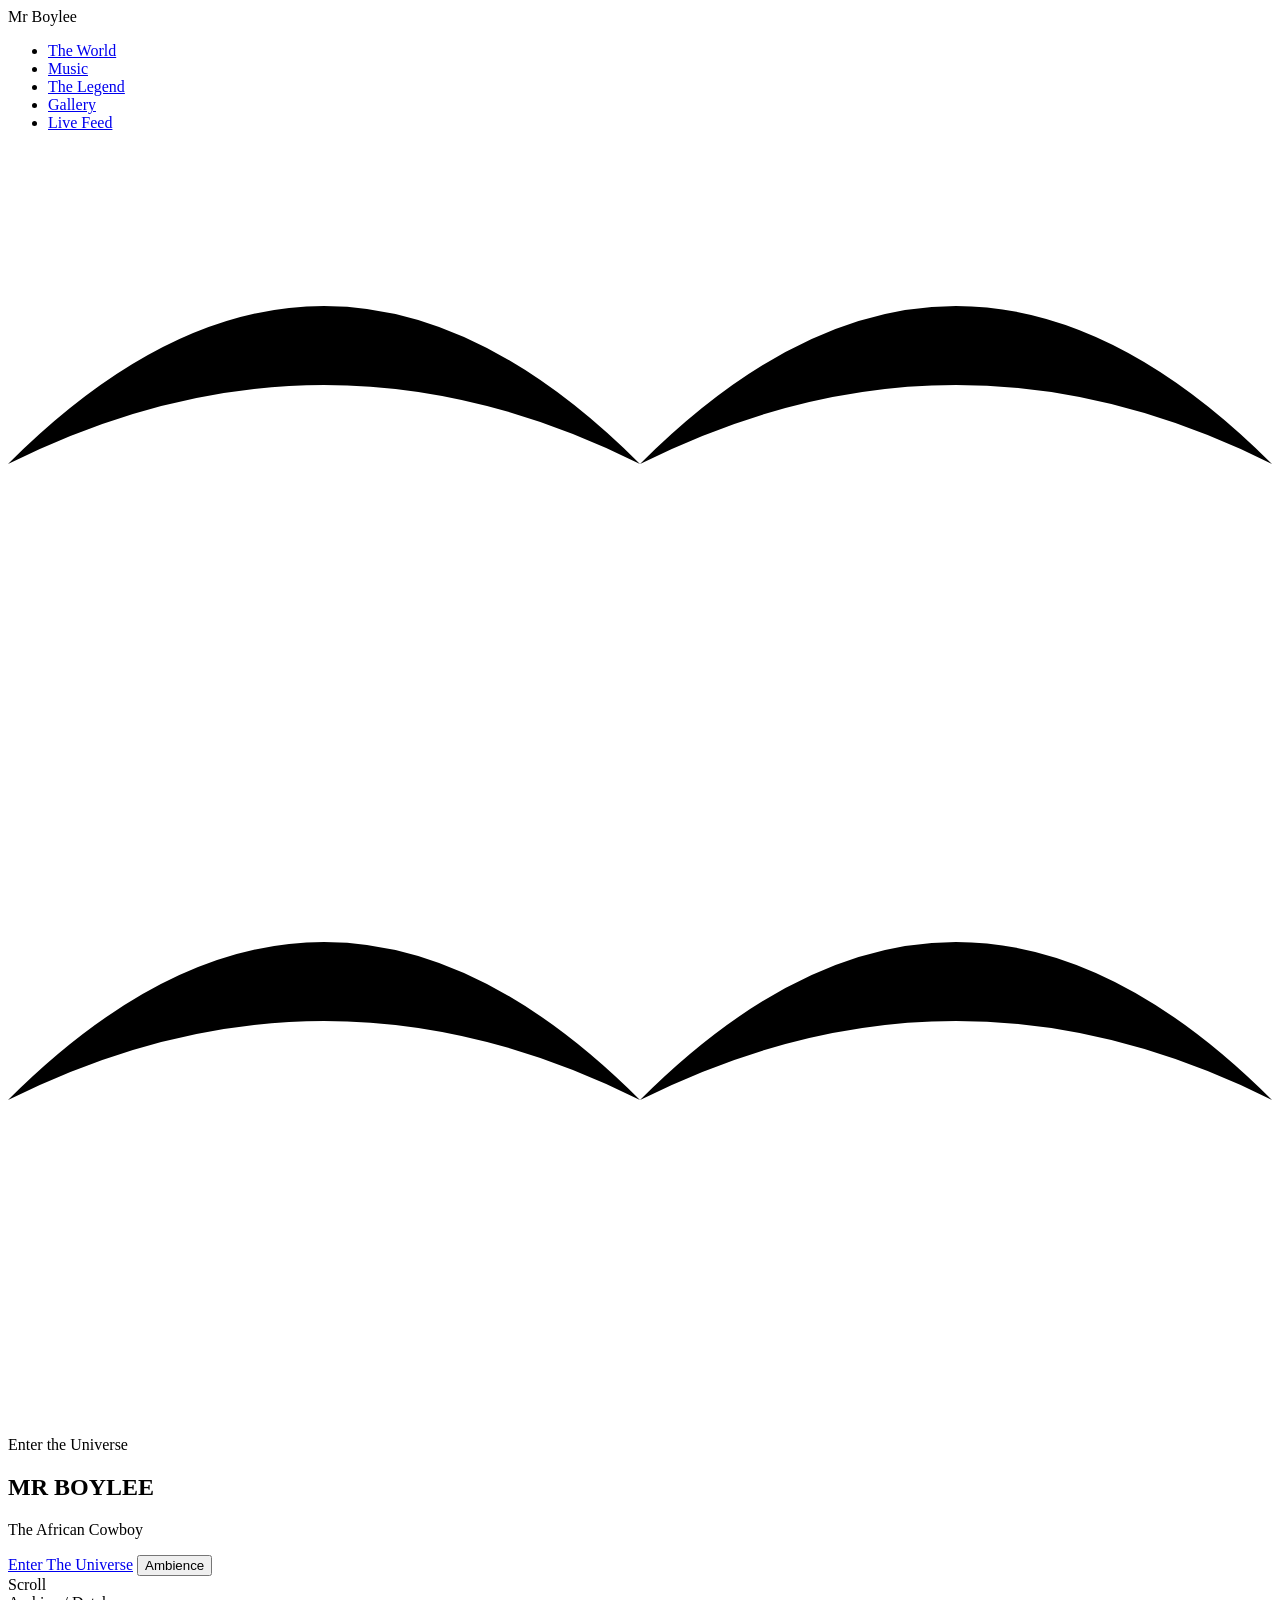
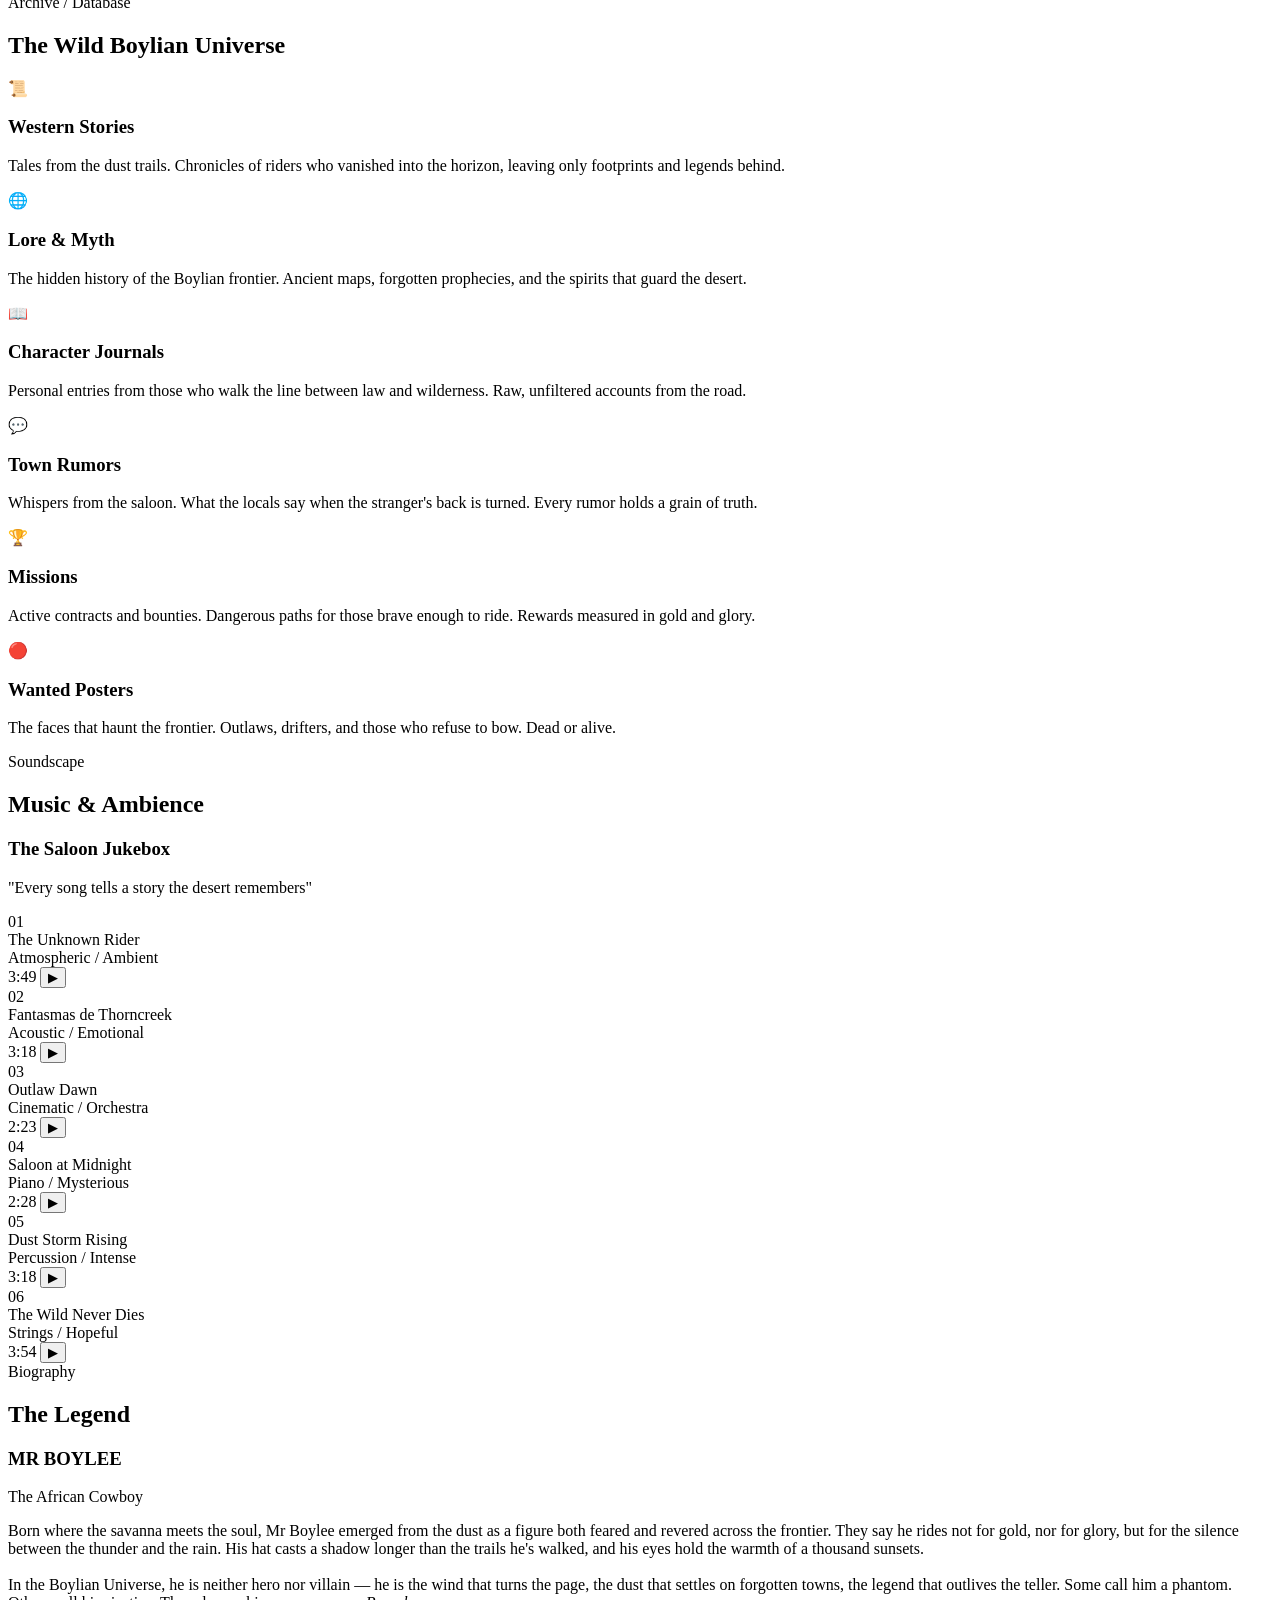
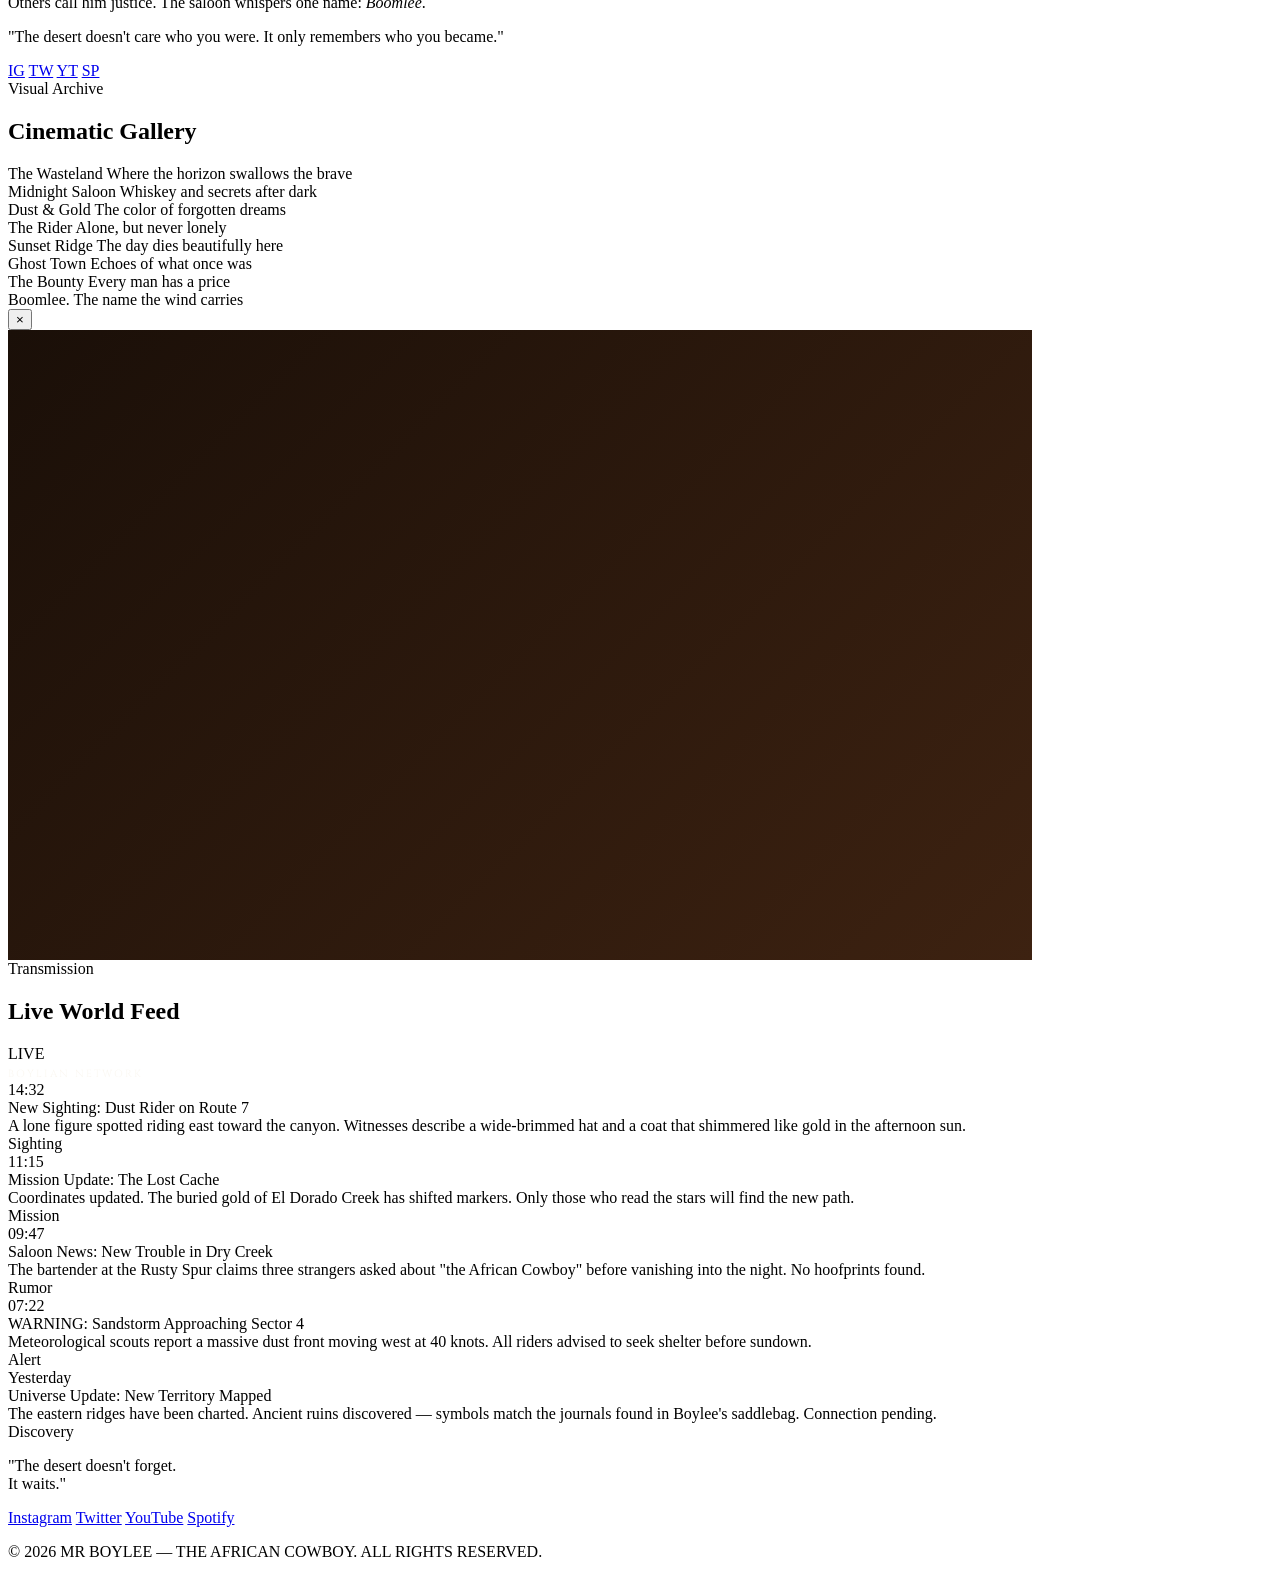
==== index.html @ fa9d3672 "Rename Index.html to index.html" ====
<!DOCTYPE html>
<html lang="en">
<head>
<meta charset="UTF-8">
<meta name="viewport" content="width=device-width, initial-scale=1.0">
<title>Mr Boylee — The African Cowboy</title>
<link href="https://fonts.googleapis.com/css2?family=Rye&family=Cinzel:wght@400;700;900&family=IM+Fell+English:ital@0;1&family=Cormorant+Garamond:ital,wght@0,300;0,400;0,600;1,300;1,400&display=swap" rel="stylesheet">
<link rel="stylesheet" href="https://mrboylee.github.io/Code/universe.css">
</head>
<body>

<!-- Dust Particles -->
<div class="dust-container" id="dustContainer"></div>

<!-- Cinematic Overlays -->
<div class="vignette"></div>
<div class="film-grain"></div>

<!-- Navigation -->
<nav class="nav-bar" id="navbar">
  <div class="nav-logo">Mr Boylee</div>
  <ul class="nav-links">
    <li><a href="#world">The World</a></li>
    <li><a href="#music">Music</a></li>
    <li><a href="#legend">The Legend</a></li>
    <li><a href="#gallery">Gallery</a></li>
    <li><a href="#feed">Live Feed</a></li>
  </ul>
</nav>

<!-- HERO SECTION -->
<section class="hero" id="hero">
  <div class="hero-bg"></div>
  <div class="hero-sun"></div>

  <div class="cloud"></div>
  <div class="cloud"></div>
  <div class="cloud"></div>

  <div class="bird" style="animation-duration: 25s; animation-delay: -5s;">
    <svg viewBox="0 0 24 12"><path d="M0,6 Q6,0 12,6 Q18,0 24,6 Q18,3 12,6 Q6,3 0,6 Z"/></svg>
  </div>
  <div class="bird" style="animation-duration: 30s; animation-delay: -15s; top: 18%;">
    <svg viewBox="0 0 24 12"><path d="M0,6 Q6,0 12,6 Q18,0 24,6 Q18,3 12,6 Q6,3 0,6 Z"/></svg>
  </div>

  <div class="hero-horizon"></div>

  <div class="hero-content">
    <p class="hero-subtitle">Enter the Universe</p>
    <h1 class="hero-title">MR BOYLEE</h1>
    <p class="hero-tagline">The African Cowboy</p>
    <div class="hero-buttons">
      <a href="#world" class="btn-primary">Enter The Universe</a>
      <button class="btn-secondary" id="musicToggle">
        <span class="music-indicator"></span>
        <span class="music-indicator"></span>
        <span class="music-indicator"></span>
        Ambience
      </button>
    </div>
  </div>

  <div class="scroll-hint">
    <span>Scroll</span>
    <div class="scroll-line"></div>
  </div>
</section>

<!-- THE WORLD SECTION -->
<section class="world-section" id="world">
  <div class="section-header reveal">
    <span class="section-label">Archive / Database</span>
    <h2 class="section-title">The Wild Boylian Universe</h2>
    <div class="section-divider"></div>
  </div>

  <div class="world-grid">
    <div class="world-card reveal">
      <div class="card-icon">&#128220;</div>
      <h3 class="card-title">Western Stories</h3>
      <p class="card-desc">Tales from the dust trails. Chronicles of riders who vanished into the horizon, leaving only footprints and legends behind.</p>
    </div>
    <div class="world-card reveal">
      <div class="card-icon">&#127760;</div>
      <h3 class="card-title">Lore & Myth</h3>
      <p class="card-desc">The hidden history of the Boylian frontier. Ancient maps, forgotten prophecies, and the spirits that guard the desert.</p>
    </div>
    <div class="world-card reveal">
      <div class="card-icon">&#128214;</div>
      <h3 class="card-title">Character Journals</h3>
      <p class="card-desc">Personal entries from those who walk the line between law and wilderness. Raw, unfiltered accounts from the road.</p>
    </div>
    <div class="world-card reveal">
      <div class="card-icon">&#128172;</div>
      <h3 class="card-title">Town Rumors</h3>
      <p class="card-desc">Whispers from the saloon. What the locals say when the stranger's back is turned. Every rumor holds a grain of truth.</p>
    </div>
    <div class="world-card reveal">
      <div class="card-icon">&#127942;</div>
      <h3 class="card-title">Missions</h3>
      <p class="card-desc">Active contracts and bounties. Dangerous paths for those brave enough to ride. Rewards measured in gold and glory.</p>
    </div>
    <div class="world-card reveal">
      <div class="card-icon">&#128308;</div>
      <h3 class="card-title">Wanted Posters</h3>
      <p class="card-desc">The faces that haunt the frontier. Outlaws, drifters, and those who refuse to bow. Dead or alive.</p>
    </div>
  </div>
</section>

<!-- MUSIC SECTION -->
<section class="music-section" id="music">
  <div class="section-header reveal">
    <span class="section-label">Soundscape</span>
    <h2 class="section-title">Music & Ambience</h2>
    <div class="section-divider"></div>
  </div>

  <div class="music-jukebox reveal">
    <div class="jukebox-header">
      <h3 class="jukebox-title">The Saloon Jukebox</h3>
      <p class="jukebox-subtitle">"Every song tells a story the desert remembers"</p>
    </div>

    <div class="track-list">
      <div class="track-item" data-track="desert-wind">
        <span class="track-number">01</span>
        <div class="track-info">
          <div class="track-name">The Unknown Rider </div>
          <div class="track-meta">Atmospheric / Ambient</div>
        </div>
        <div class="visualizer">
          <div class="viz-bar"></div><div class="viz-bar"></div><div class="viz-bar"></div><div class="viz-bar"></div><div class="viz-bar"></div>
        </div>
        <span class="track-duration">3:49</span>
        <button class="track-play-btn">&#9654;</button>
      </div>

      <div class="track-item" data-track="lonesome-trail">
        <span class="track-number">02</span>
        <div class="track-info">
          <div class="track-name">Fantasmas de Thorncreek</div>
          <div class="track-meta">Acoustic / Emotional</div>
        </div>
        <div class="visualizer">
          <div class="viz-bar"></div><div class="viz-bar"></div><div class="viz-bar"></div><div class="viz-bar"></div><div class="viz-bar"></div>
        </div>
        <span class="track-duration">3:18</span>
        <button class="track-play-btn">&#9654;</button>
      </div>

      <div class="track-item" data-track="outlaw-dawn">
        <span class="track-number">03</span>
        <div class="track-info">
          <div class="track-name">Outlaw Dawn</div>
          <div class="track-meta">Cinematic / Orchestra</div>
        </div>
        <div class="visualizer">
          <div class="viz-bar"></div><div class="viz-bar"></div><div class="viz-bar"></div><div class="viz-bar"></div><div class="viz-bar"></div>
        </div>
        <span class="track-duration">2:23</span>
        <button class="track-play-btn">&#9654;</button>
      </div>

      <div class="track-item" data-track="saloon-midnight">
        <span class="track-number">04</span>
        <div class="track-info">
          <div class="track-name">Saloon at Midnight</div>
          <div class="track-meta">Piano / Mysterious</div>
        </div>
        <div class="visualizer">
          <div class="viz-bar"></div><div class="viz-bar"></div><div class="viz-bar"></div><div class="viz-bar"></div><div class="viz-bar"></div>
        </div>
        <span class="track-duration">2:28</span>
        <button class="track-play-btn">&#9654;</button>
      </div>

      <div class="track-item" data-track="dust-storm">
        <span class="track-number">05</span>
        <div class="track-info">
          <div class="track-name">Dust Storm Rising</div>
          <div class="track-meta">Percussion / Intense</div>
        </div>
        <div class="visualizer">
          <div class="viz-bar"></div><div class="viz-bar"></div><div class="viz-bar"></div><div class="viz-bar"></div><div class="viz-bar"></div>
        </div>
        <span class="track-duration">3:18</span>
        <button class="track-play-btn">&#9654;</button>
      </div>

      <div class="track-item" data-track="golden-horizon">
        <span class="track-number">06</span>
        <div class="track-info">
          <div class="track-name">The Wild Never Dies</div>
          <div class="track-meta">Strings / Hopeful</div>
        </div>
        <div class="visualizer">
          <div class="viz-bar"></div><div class="viz-bar"></div><div class="viz-bar"></div><div class="viz-bar"></div><div class="viz-bar"></div>
        </div>
        <span class="track-duration">3:54</span>
        <button class="track-play-btn">&#9654;</button>
      </div>
    </div>
  </div>
</section>

<!-- LEGEND SECTION -->
<section class="legend-section" id="legend">
  <div class="section-header reveal">
    <span class="section-label">Biography</span>
    <h2 class="section-title">The Legend</h2>
    <div class="section-divider"></div>
  </div>

  <div class="legend-container reveal">
    <div class="legend-portrait">
      <div class="portrait-placeholder">
        <div class="portrait-silhouette">
          <div class="portrait-hat"></div>
        </div>
      </div>
      <div class="portrait-frame-corner tl"></div>
      <div class="portrait-frame-corner tr"></div>
      <div class="portrait-frame-corner bl"></div>
      <div class="portrait-frame-corner br"></div>
    </div>

    <div class="legend-text">
      <h3>MR BOYLEE</h3>
      <p class="legend-sub">The African Cowboy</p>
      <p class="legend-bio">
        Born where the savanna meets the soul, Mr Boylee emerged from the dust as a figure both feared and revered across the frontier. 
        They say he rides not for gold, nor for glory, but for the silence between the thunder and the rain. 
        His hat casts a shadow longer than the trails he's walked, and his eyes hold the warmth of a thousand sunsets.
        <br><br>
        In the Boylian Universe, he is neither hero nor villain — he is the wind that turns the page, 
        the dust that settles on forgotten towns, the legend that outlives the teller. 
        Some call him a phantom. Others call him justice. The saloon whispers one name: <em>Boomlee</em>.
      </p>
      <p class="legend-quote">
        "The desert doesn't care who you were. It only remembers who you became."
      </p>
      <div class="legend-socials">
        <a href="https://www.instagram.com/mr_boylee" class="social-link" title="Instagram">IG</a>
        <a href="https://x.com/boyleedalton" class="social-link" title="Twitter">TW</a>
        <a href="https://www.youtube.com/@MrBoylee" class="social-link" title="YouTube">YT</a>
        <a href="#" class="social-link" title="Spotify">SP</a>
      </div>
    </div>
  </div>
</section>

<!-- GALLERY SECTION -->
<section class="gallery-section" id="gallery">
  <div class="section-header reveal">
    <span class="section-label">Visual Archive</span>
    <h2 class="section-title">Cinematic Gallery</h2>
    <div class="section-divider"></div>
  </div>

  <div class="gallery-grid">
    <div class="gallery-item reveal" onclick="openLightbox(this)">
      <div class="gallery-img gallery-pattern-1"></div>
      <div class="gallery-overlay">
        <span class="gallery-caption">The Wasteland</span>
        <span class="gallery-desc">Where the horizon swallows the brave</span>
      </div>
    </div>
    <div class="gallery-item reveal" onclick="openLightbox(this)">
      <div class="gallery-img gallery-pattern-2"></div>
      <div class="gallery-overlay">
        <span class="gallery-caption">Midnight Saloon</span>
        <span class="gallery-desc">Whiskey and secrets after dark</span>
      </div>
    </div>
    <div class="gallery-item reveal" onclick="openLightbox(this)">
      <div class="gallery-img gallery-pattern-3"></div>
      <div class="gallery-overlay">
        <span class="gallery-caption">Dust & Gold</span>
        <span class="gallery-desc">The color of forgotten dreams</span>
      </div>
    </div>
    <div class="gallery-item reveal" onclick="openLightbox(this)">
      <div class="gallery-img gallery-pattern-4"></div>
      <div class="gallery-overlay">
        <span class="gallery-caption">The Rider</span>
        <span class="gallery-desc">Alone, but never lonely</span>
      </div>
    </div>
    <div class="gallery-item reveal" onclick="openLightbox(this)">
      <div class="gallery-img gallery-pattern-1"></div>
      <div class="gallery-overlay">
        <span class="gallery-caption">Sunset Ridge</span>
        <span class="gallery-desc">The day dies beautifully here</span>
      </div>
    </div>
    <div class="gallery-item reveal" onclick="openLightbox(this)">
      <div class="gallery-img gallery-pattern-2"></div>
      <div class="gallery-overlay">
        <span class="gallery-caption">Ghost Town</span>
        <span class="gallery-desc">Echoes of what once was</span>
      </div>
    </div>
    <div class="gallery-item reveal" onclick="openLightbox(this)">
      <div class="gallery-img gallery-pattern-3"></div>
      <div class="gallery-overlay">
        <span class="gallery-caption">The Bounty</span>
        <span class="gallery-desc">Every man has a price</span>
      </div>
    </div>
    <div class="gallery-item reveal" onclick="openLightbox(this)">
      <div class="gallery-img gallery-pattern-4"></div>
      <div class="gallery-overlay">
        <span class="gallery-caption">Boomlee.</span>
        <span class="gallery-desc">The name the wind carries</span>
      </div>
    </div>
  </div>
</section>

<!-- LIGHTBOX -->
<div class="lightbox" id="lightbox" onclick="closeLightbox()">
  <div class="lightbox-content">
    <button class="lightbox-close">&times;</button>
    <div id="lightboxImg" style="width: 80vw; height: 70vh; background: linear-gradient(135deg, #1a0f08, #3d2211);"></div>
  </div>
</div>

<!-- LIVE FEED SECTION -->
<section class="feed-section" id="feed">
  <div class="section-header reveal">
    <span class="section-label">Transmission</span>
    <h2 class="section-title">Live World Feed</h2>
    <div class="section-divider"></div>
  </div>

  <div class="feed-container reveal">
    <div class="feed-header">
      <div class="feed-status">
        <div class="status-dot"></div>
        <span class="status-text">LIVE</span>
      </div>
      <span style="font-family: 'Cinzel', serif; font-size: 0.65rem; color: rgba(240,230,210,0.3); letter-spacing: 2px;">BOYLIAN NETWORK</span>
    </div>

    <div class="feed-list">
      <div class="feed-item">
        <span class="feed-time">14:32</span>
        <div class="feed-content">
          <div class="feed-title">New Sighting: Dust Rider on Route 7</div>
          <div class="feed-text">A lone figure spotted riding east toward the canyon. Witnesses describe a wide-brimmed hat and a coat that shimmered like gold in the afternoon sun.</div>
          <span class="feed-tag tag-news">Sighting</span>
        </div>
      </div>

      <div class="feed-item">
        <span class="feed-time">11:15</span>
        <div class="feed-content">
          <div class="feed-title">Mission Update: The Lost Cache</div>
          <div class="feed-text">Coordinates updated. The buried gold of El Dorado Creek has shifted markers. Only those who read the stars will find the new path.</div>
          <span class="feed-tag tag-mission">Mission</span>
        </div>
      </div>

      <div class="feed-item">
        <span class="feed-time">09:47</span>
        <div class="feed-content">
          <div class="feed-title">Saloon News: New Trouble in Dry Creek</div>
          <div class="feed-text">The bartender at the Rusty Spur claims three strangers asked about "the African Cowboy" before vanishing into the night. No hoofprints found.</div>
          <span class="feed-tag tag-news">Rumor</span>
        </div>
      </div>

      <div class="feed-item">
        <span class="feed-time">07:22</span>
        <div class="feed-content">
          <div class="feed-title">WARNING: Sandstorm Approaching Sector 4</div>
          <div class="feed-text">Meteorological scouts report a massive dust front moving west at 40 knots. All riders advised to seek shelter before sundown.</div>
          <span class="feed-tag tag-warning">Alert</span>
        </div>
      </div>

      <div class="feed-item">
        <span class="feed-time">Yesterday</span>
        <div class="feed-content">
          <div class="feed-title">Universe Update: New Territory Mapped</div>
          <div class="feed-text">The eastern ridges have been charted. Ancient ruins discovered — symbols match the journals found in Boylee's saddlebag. Connection pending.</div>
          <span class="feed-tag tag-mission">Discovery</span>
        </div>
      </div>
    </div>
  </div>
</section>

<!-- FOOTER -->
<footer class="footer">
  <div class="lantern-glow"></div>
  <div class="footer-content">
    <p class="footer-quote">
      "The desert doesn't forget.<br>
      It waits."
    </p>
    <div class="footer-socials">
      <a href="https://www.instagram.com/mr_boylee">Instagram</a>
      <a href="https://x.com/boyleedalton">Twitter</a>
      <a href="https://www.youtube.com/@MrBoylee">YouTube</a>
      <a href="#">Spotify</a>
    </div>
    <p class="footer-copy">&copy; 2026 MR BOYLEE — THE AFRICAN COWBOY. ALL RIGHTS RESERVED.</p>
  </div>
</footer>
  <script src="https://mrboylee.github.io/Code/universe.js"></script>
</body>
</html>
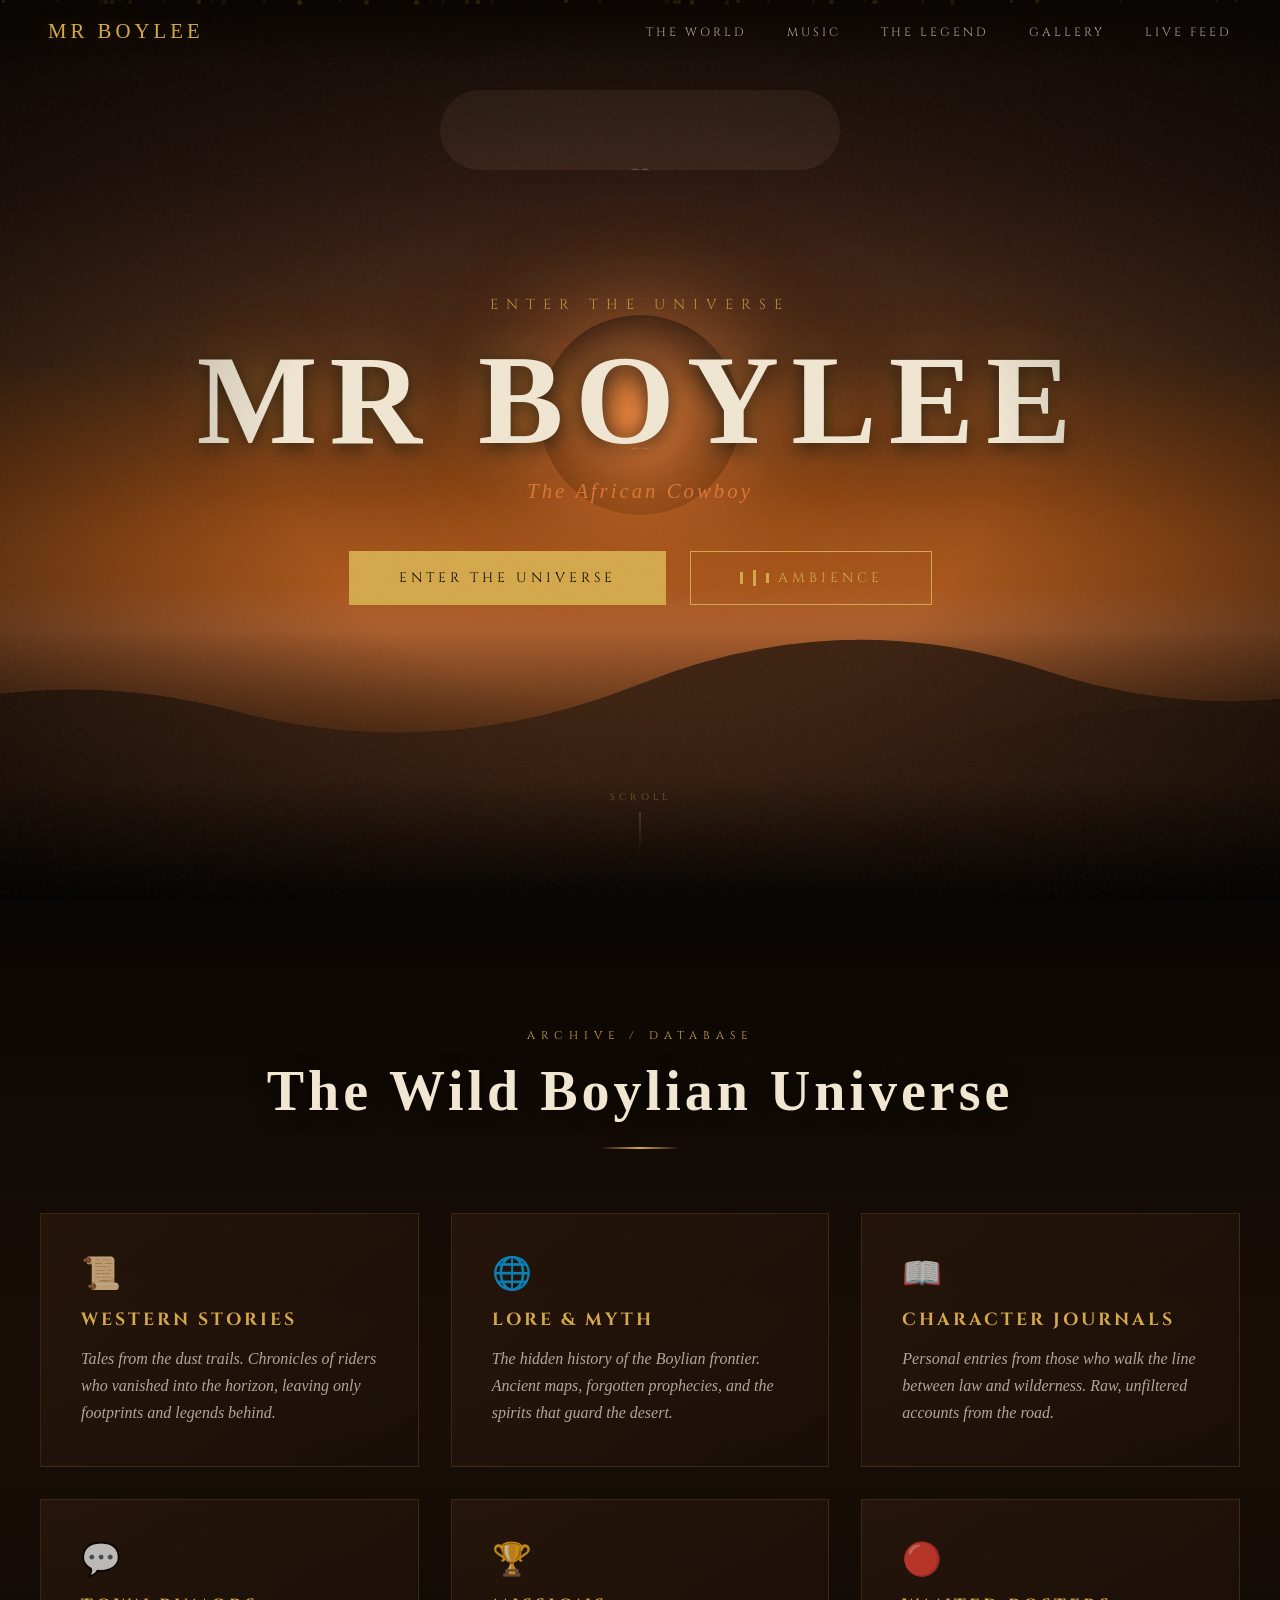
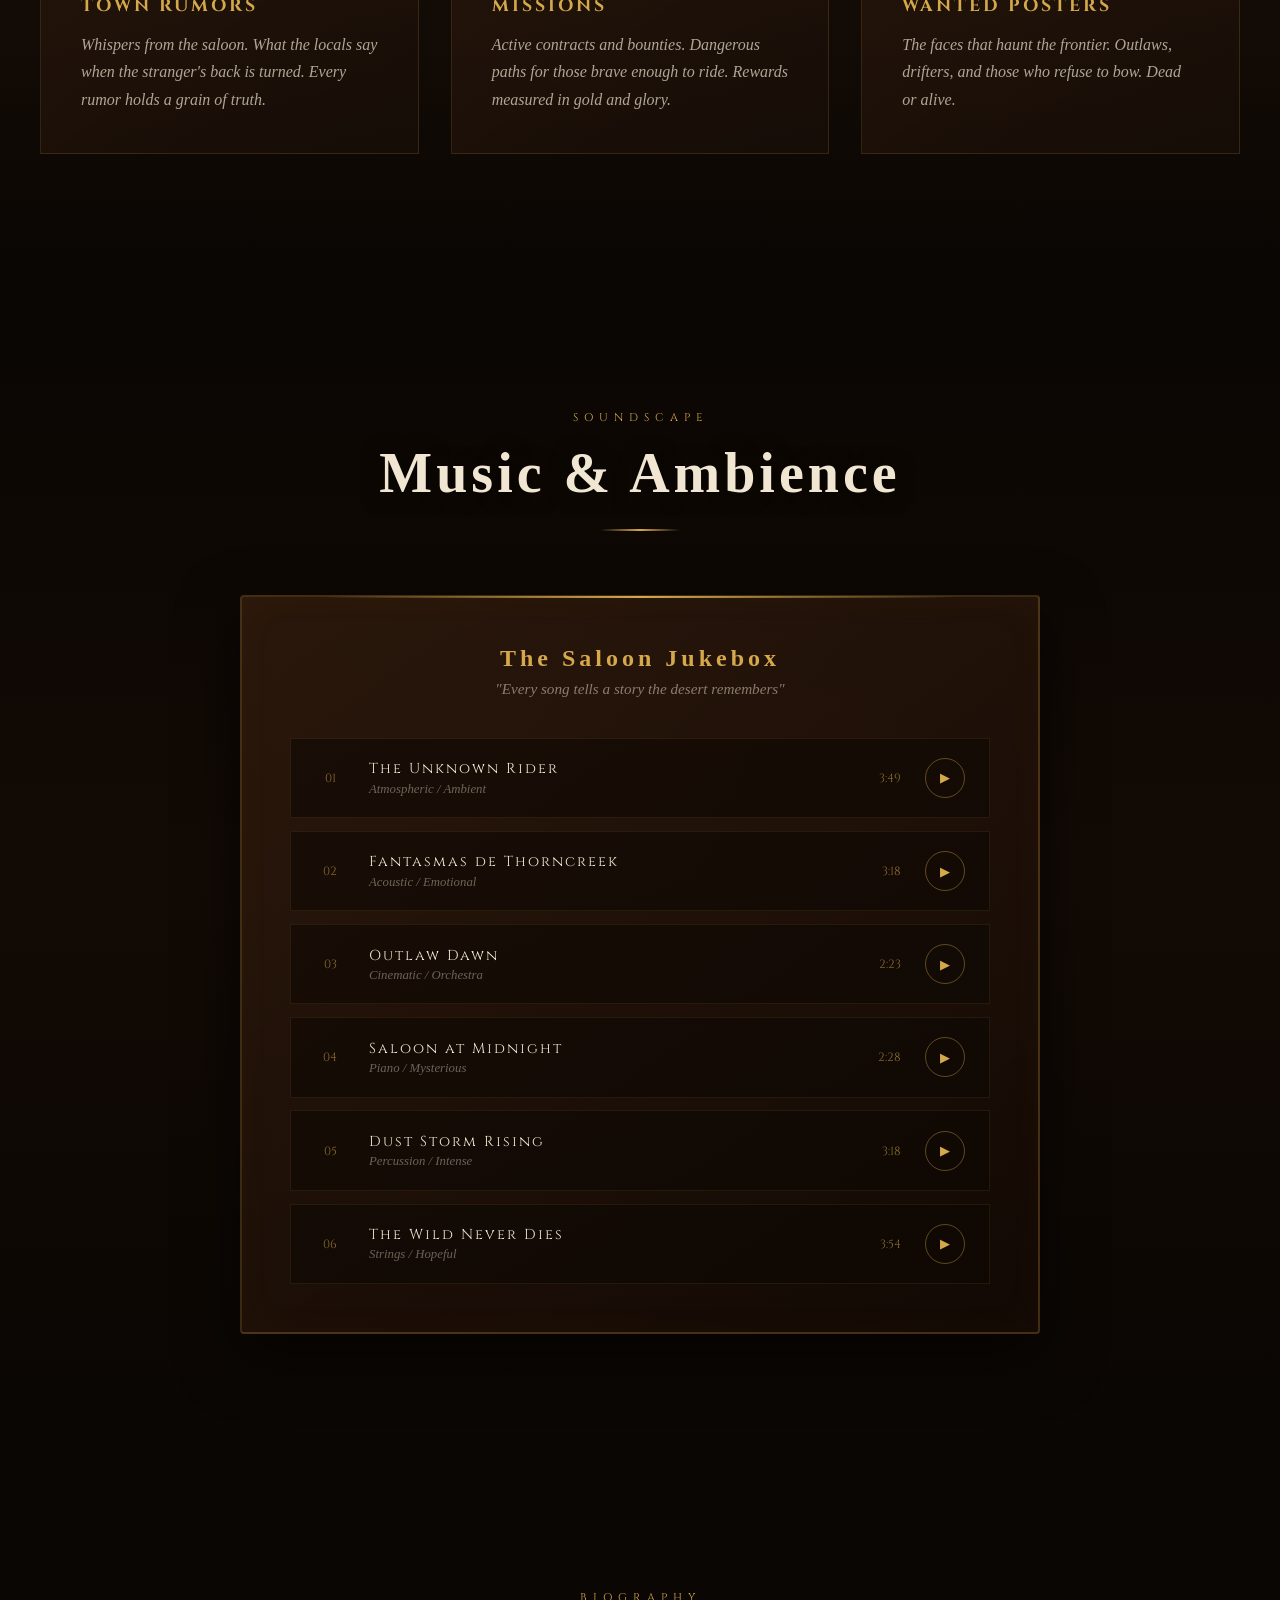
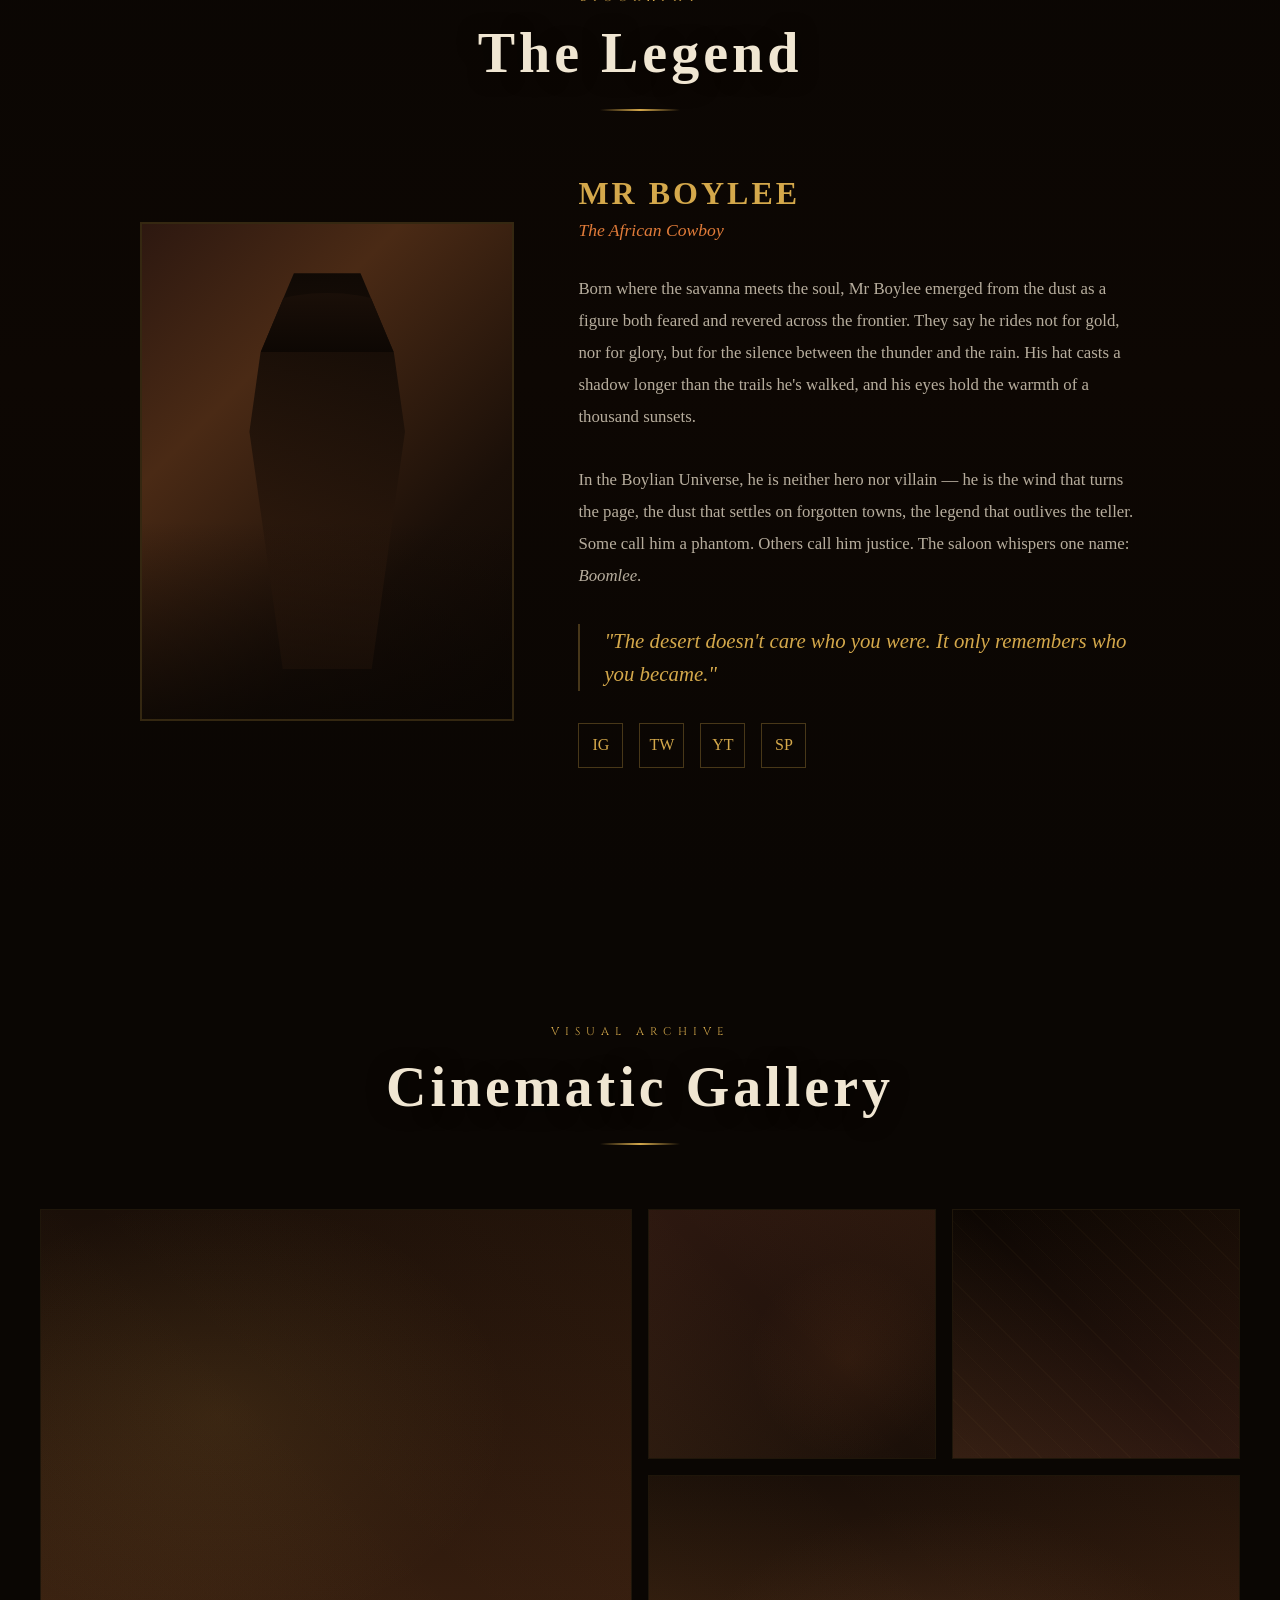
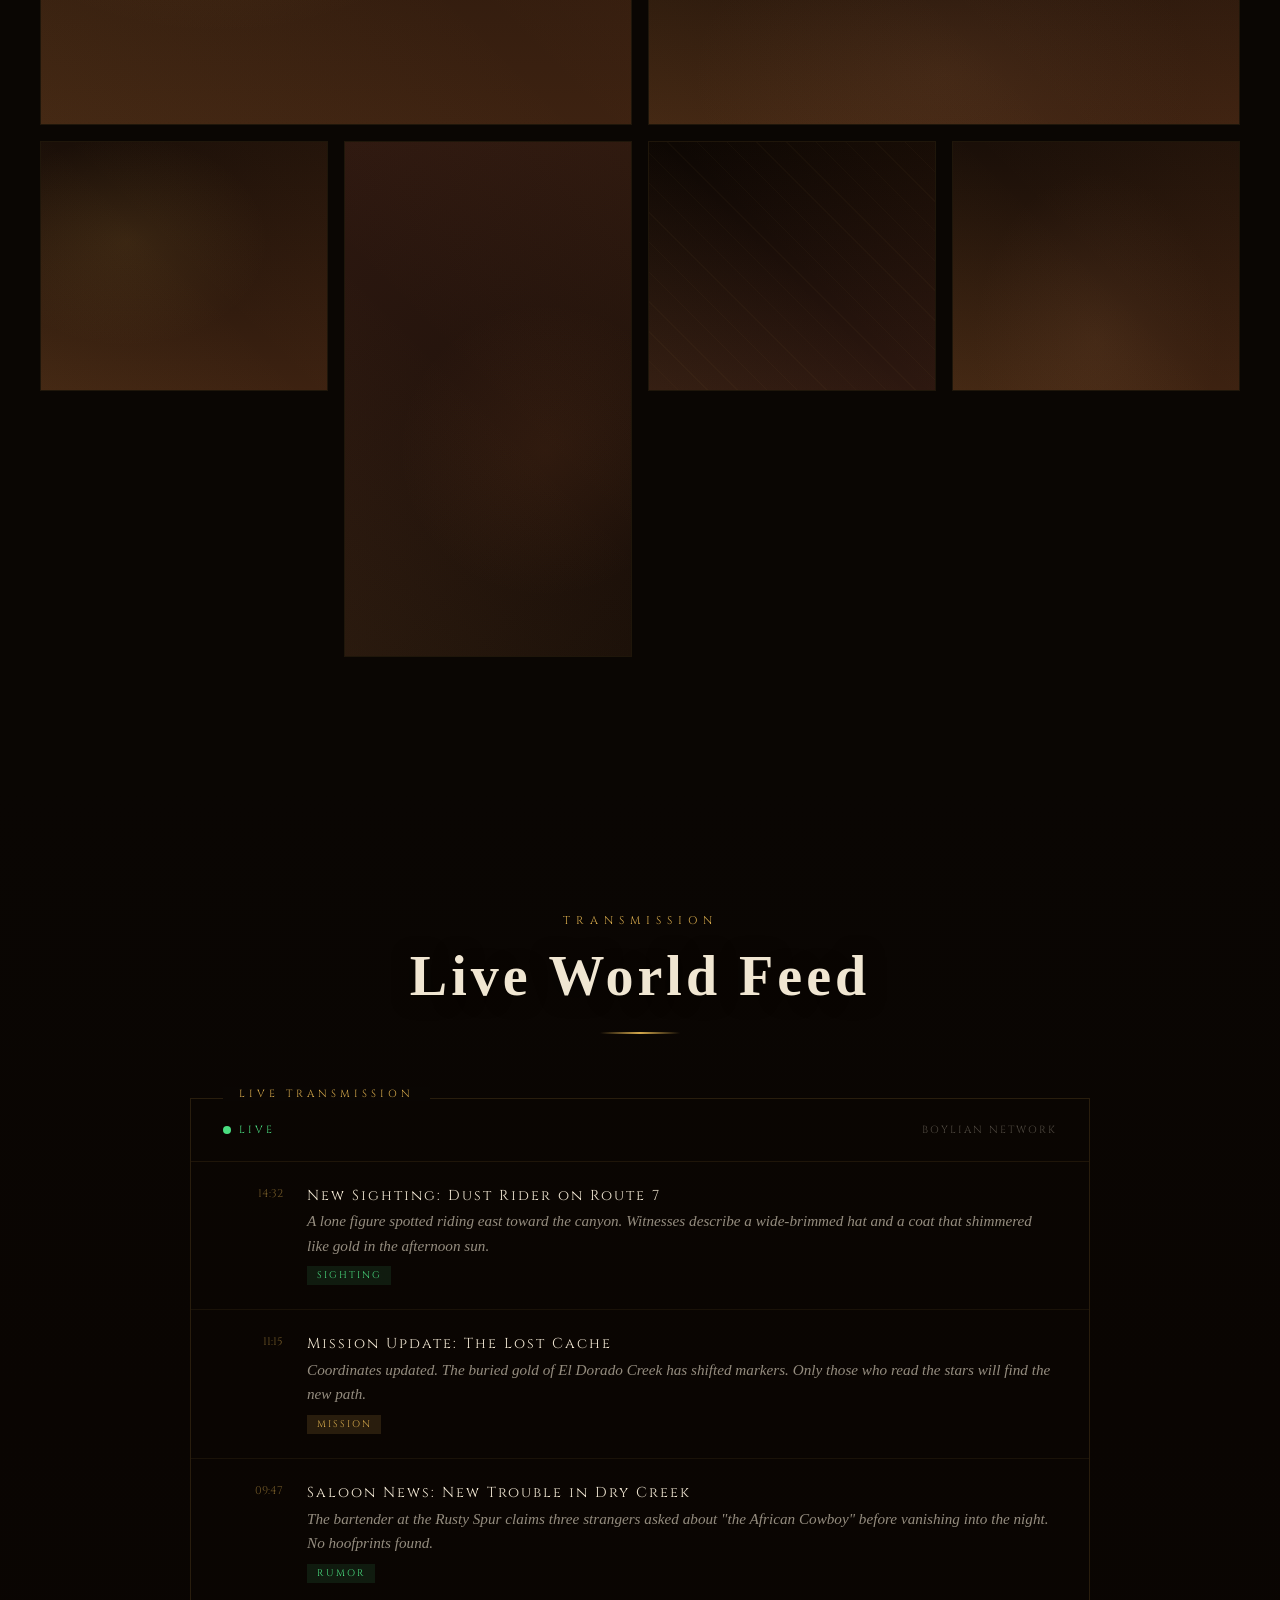
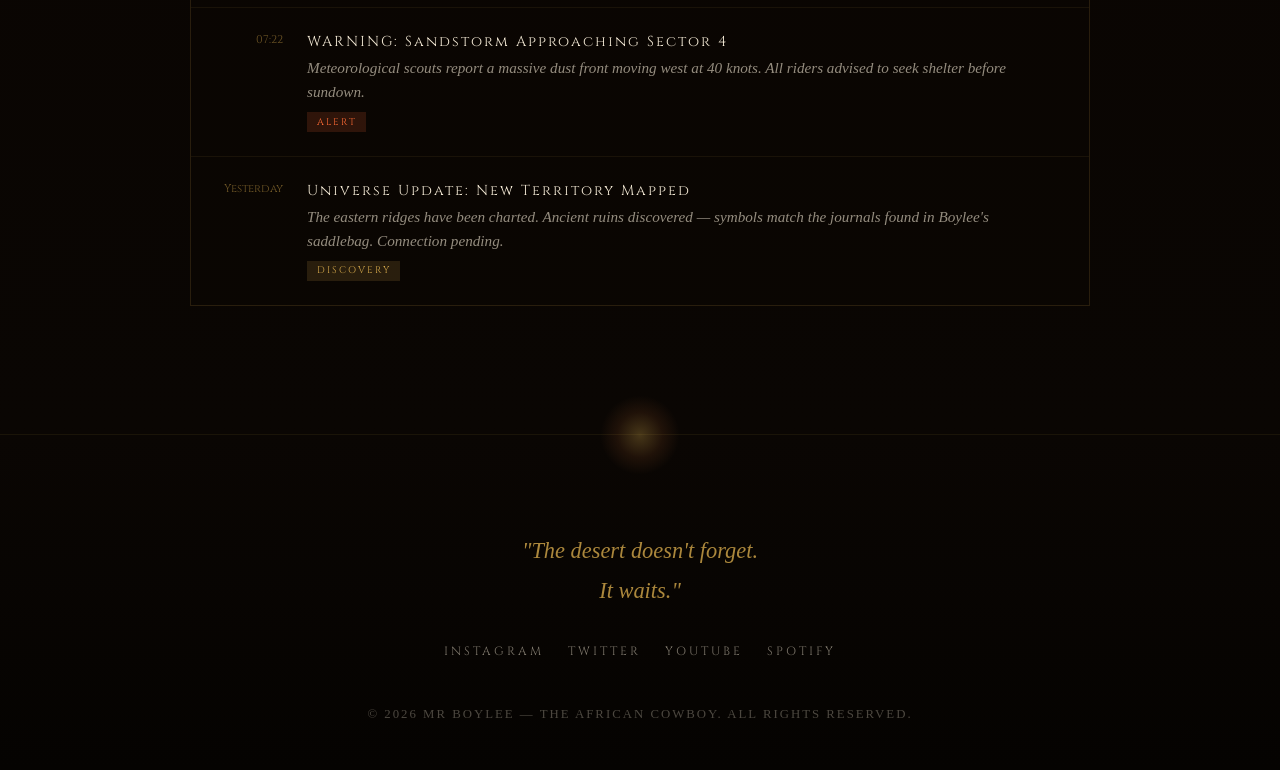
==== commit b5c139fd: "Update index.html" ====
--- a/index.html
+++ b/index.html
@@ -5,7 +5,7 @@
 <meta name="viewport" content="width=device-width, initial-scale=1.0">
 <title>Mr Boylee — The African Cowboy</title>
 <link href="https://fonts.googleapis.com/css2?family=Rye&family=Cinzel:wght@400;700;900&family=IM+Fell+English:ital@0;1&family=Cormorant+Garamond:ital,wght@0,300;0,400;0,600;1,300;1,400&display=swap" rel="stylesheet">
-<link rel="stylesheet" href="https://mrboylee.github.io/Code/universe.css">
+<link rel="stylesheet" href="https://mrboylee.github.io/WildBoylian/universe.css">
 </head>
 <body>
 
@@ -410,6 +410,6 @@
     <p class="footer-copy">&copy; 2026 MR BOYLEE — THE AFRICAN COWBOY. ALL RIGHTS RESERVED.</p>
   </div>
 </footer>
-  <script src="https://mrboylee.github.io/Code/universe.js"></script>
+  <script src="https://mrboylee.github.io/WildBoylian/universe.js"></script>
 </body>
 </html>
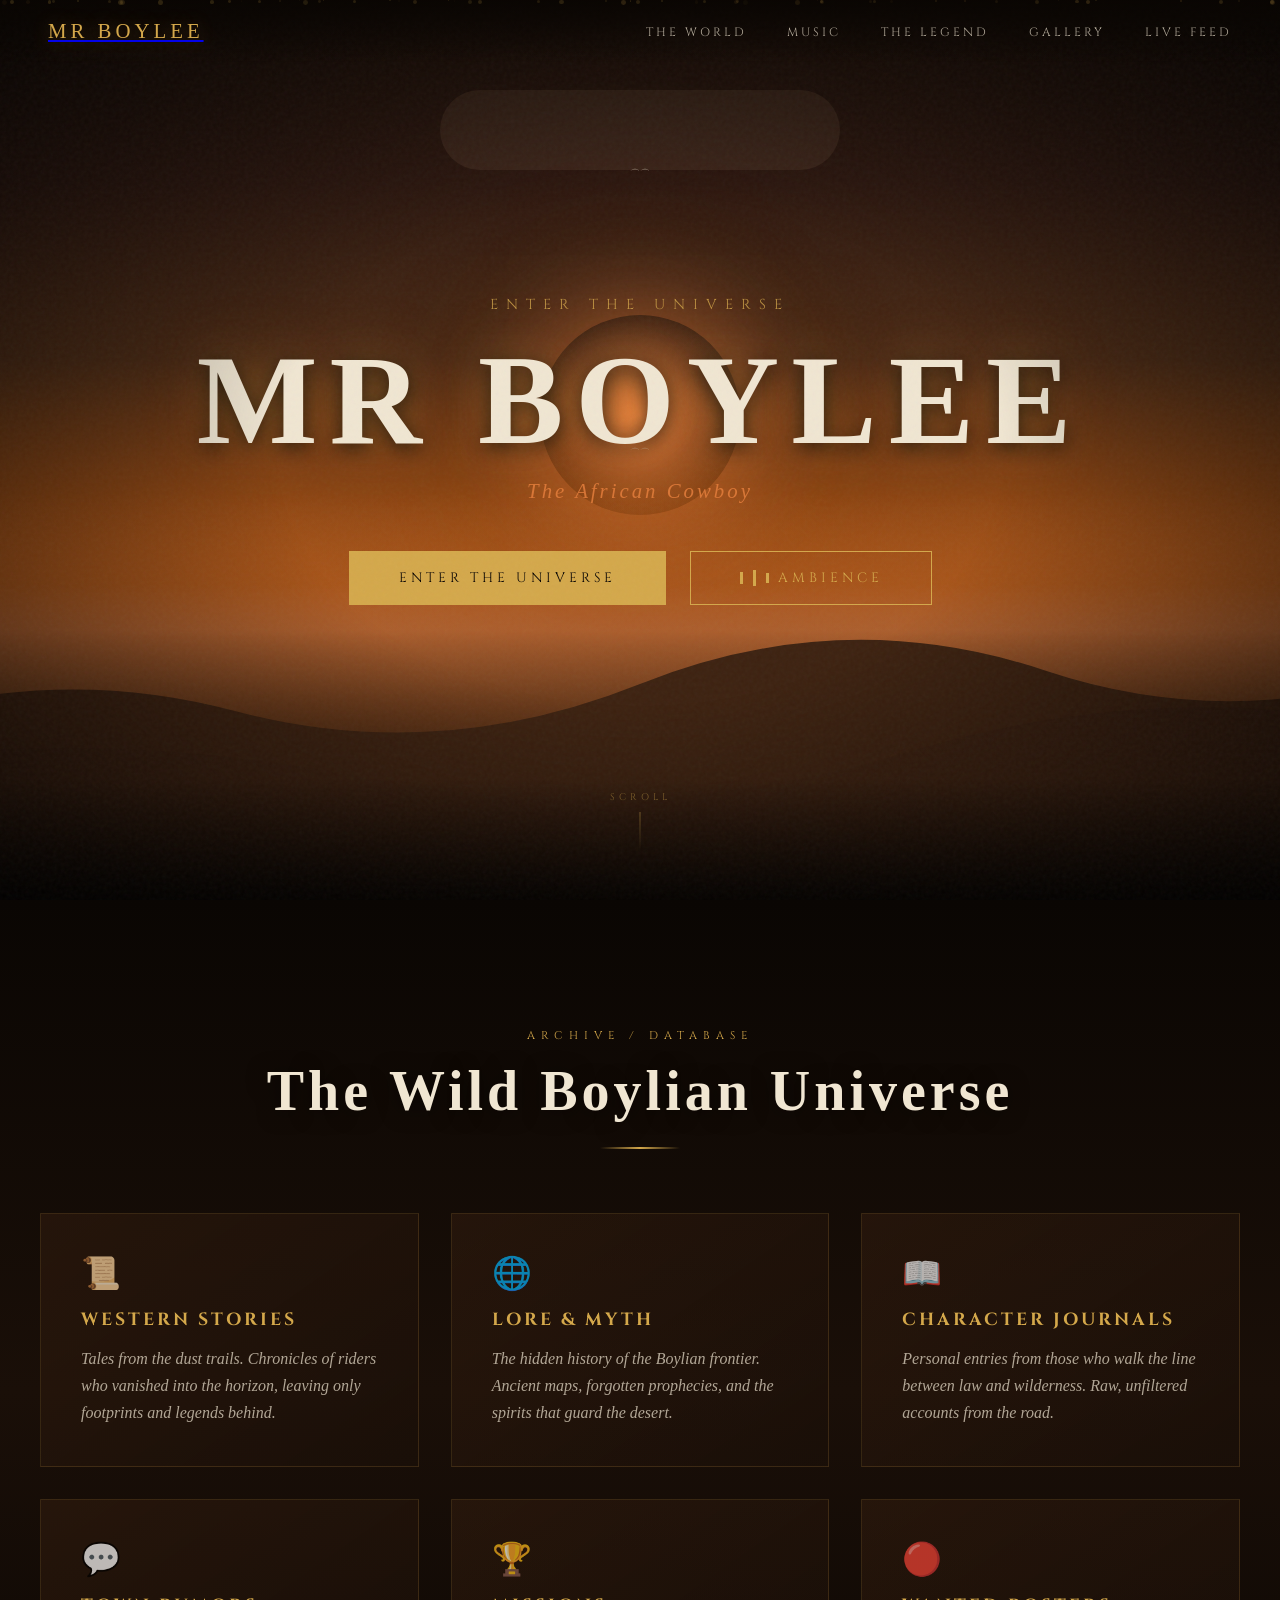
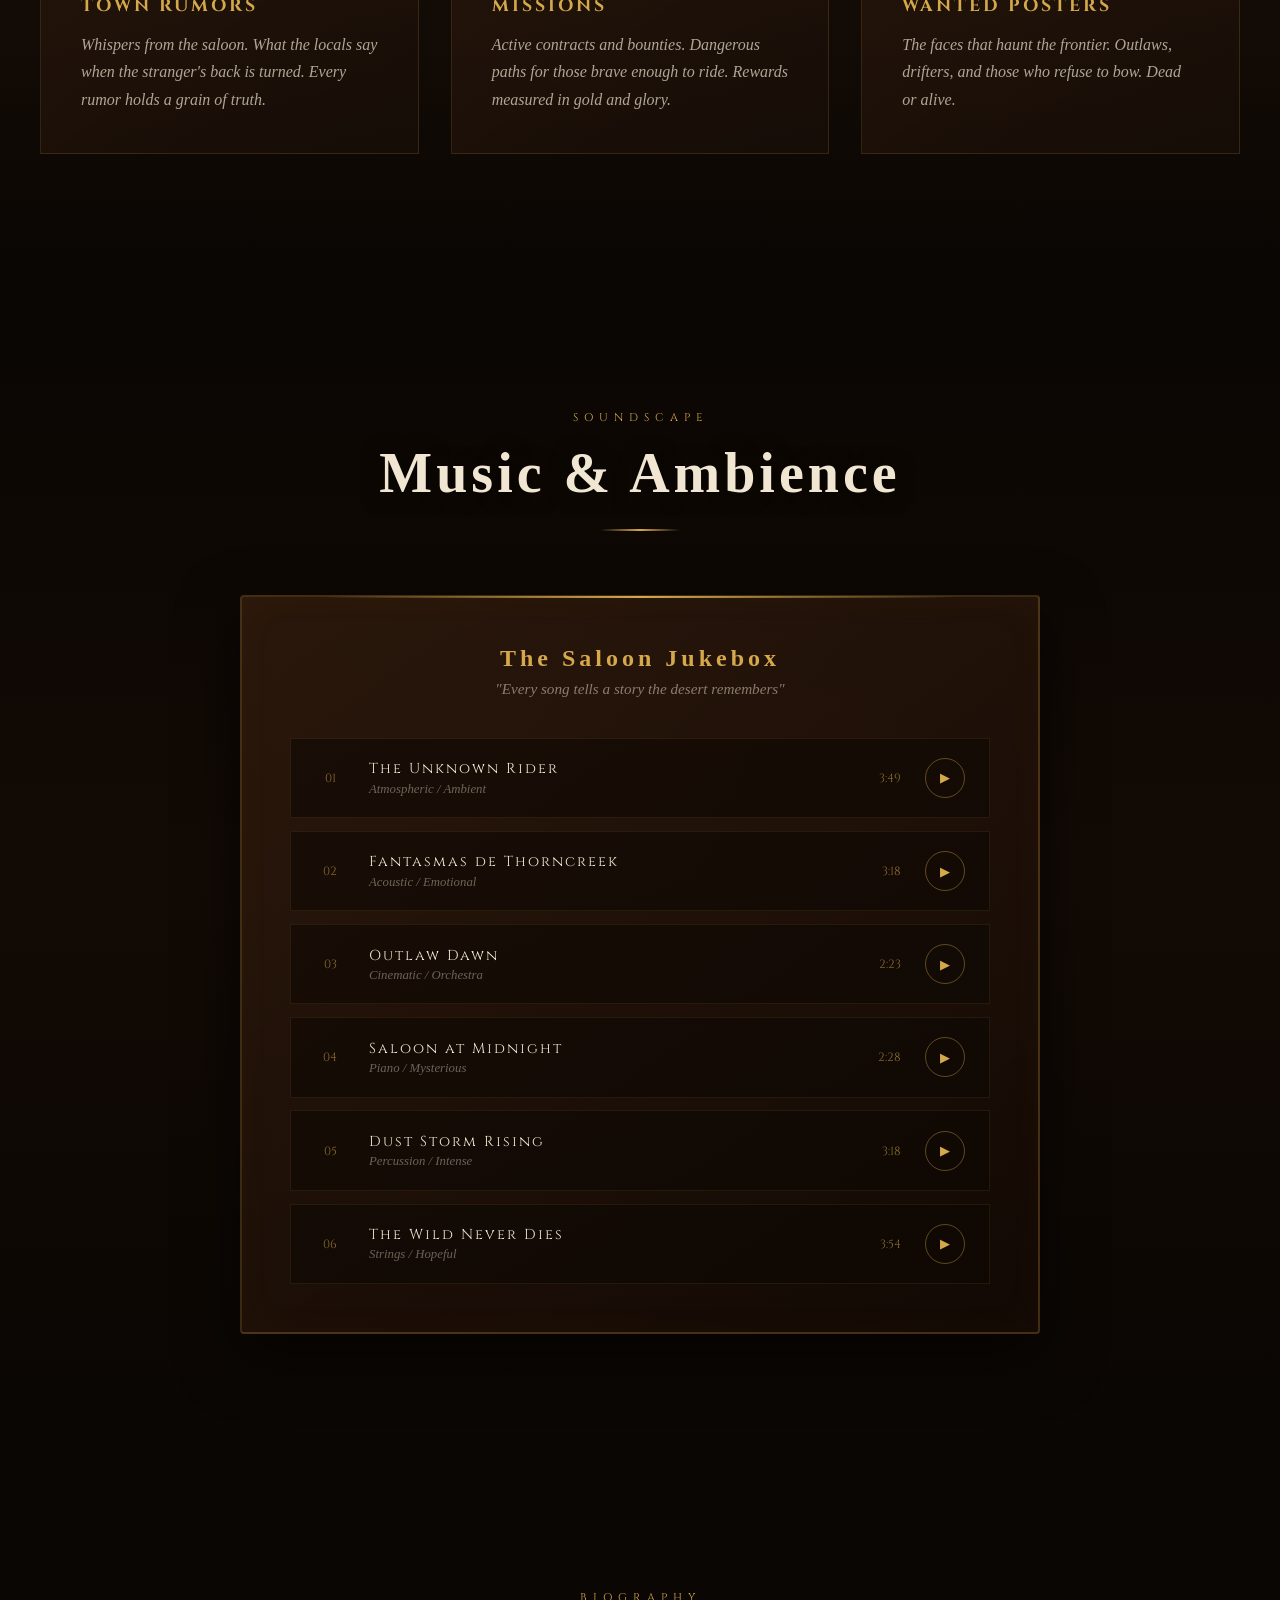
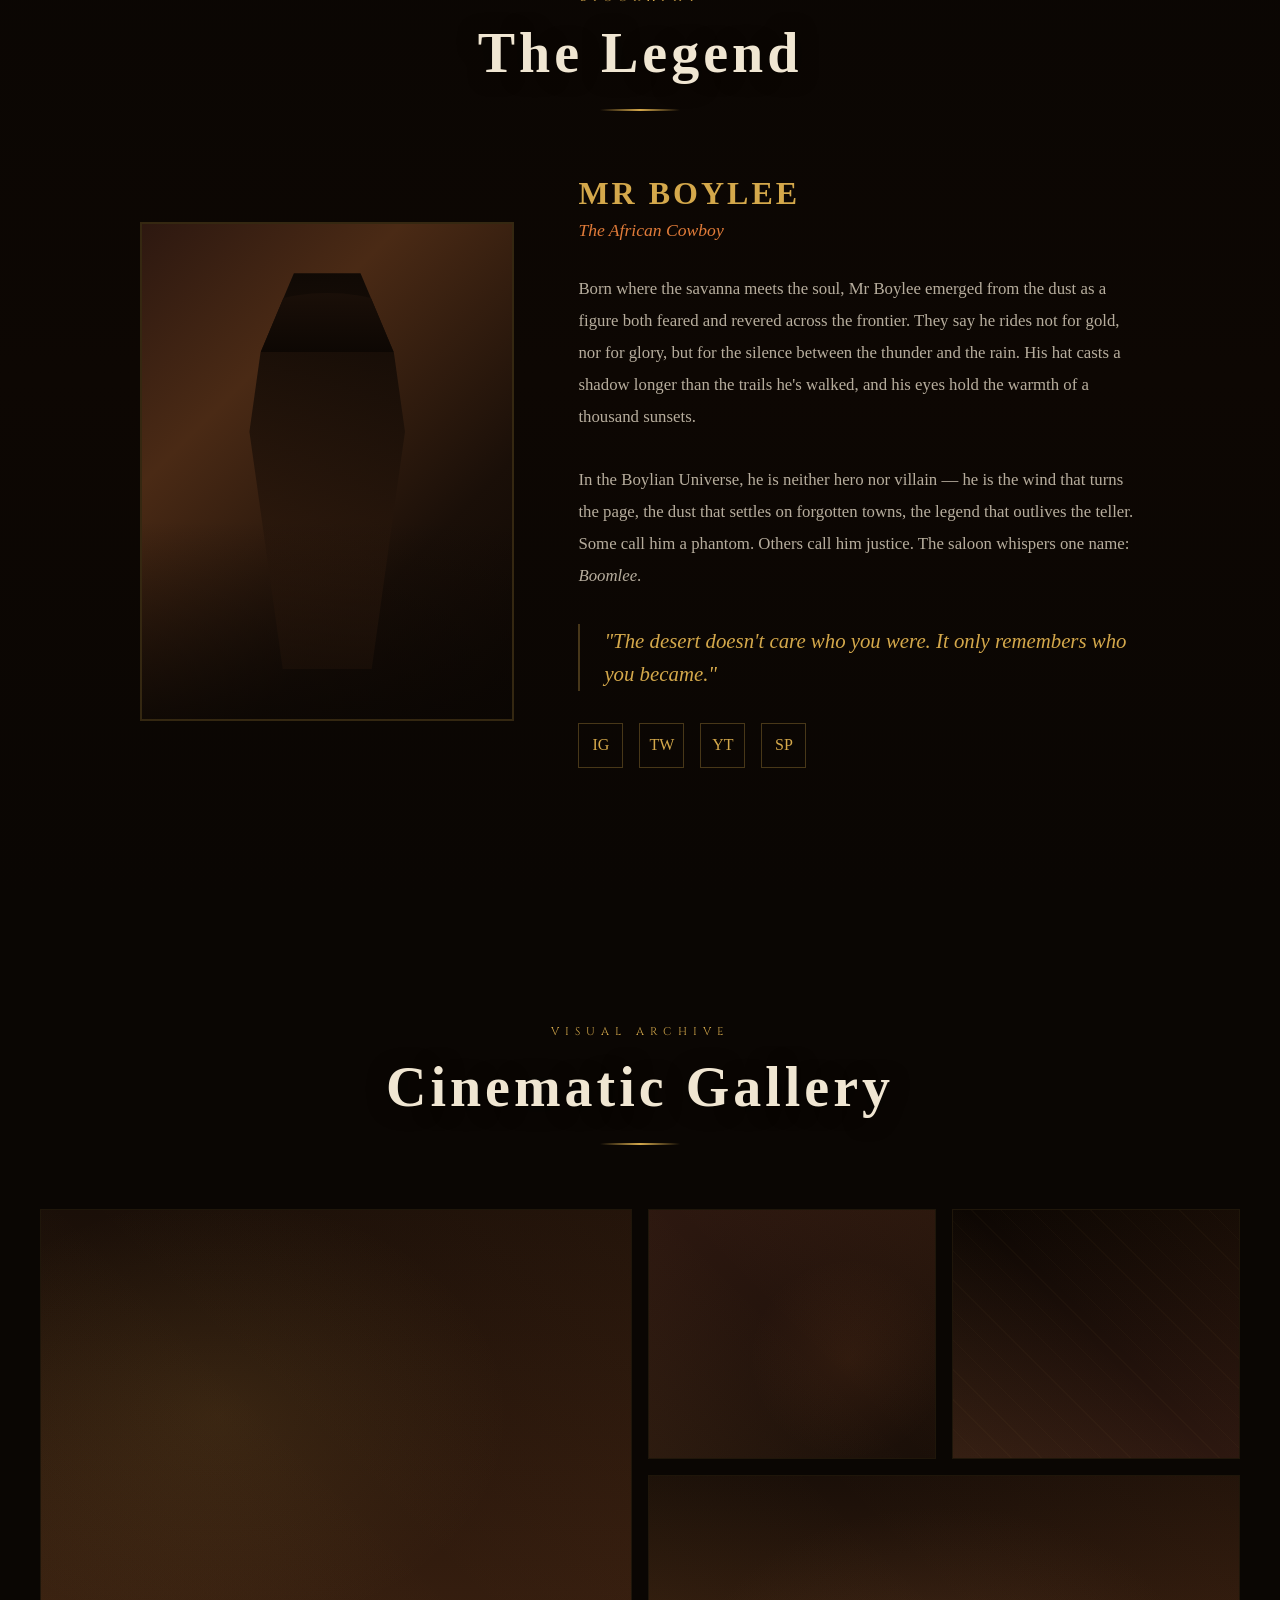
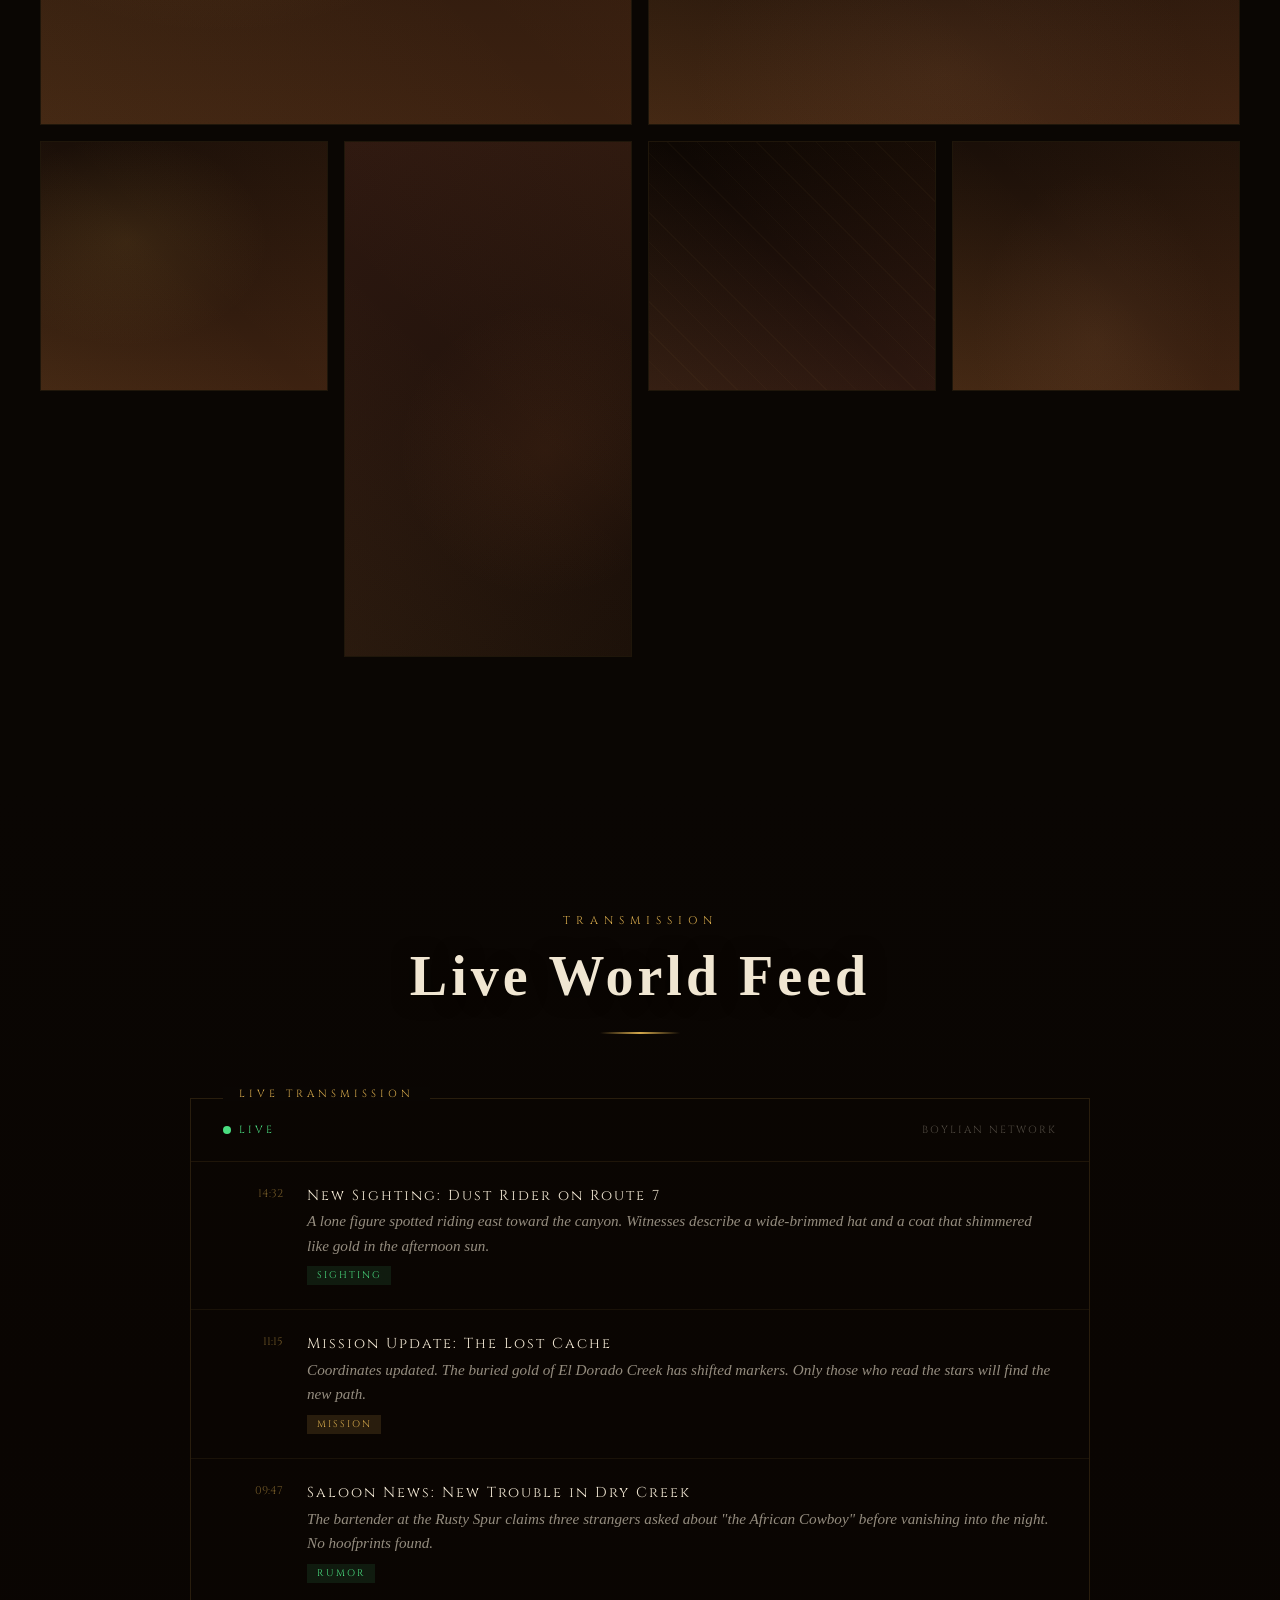
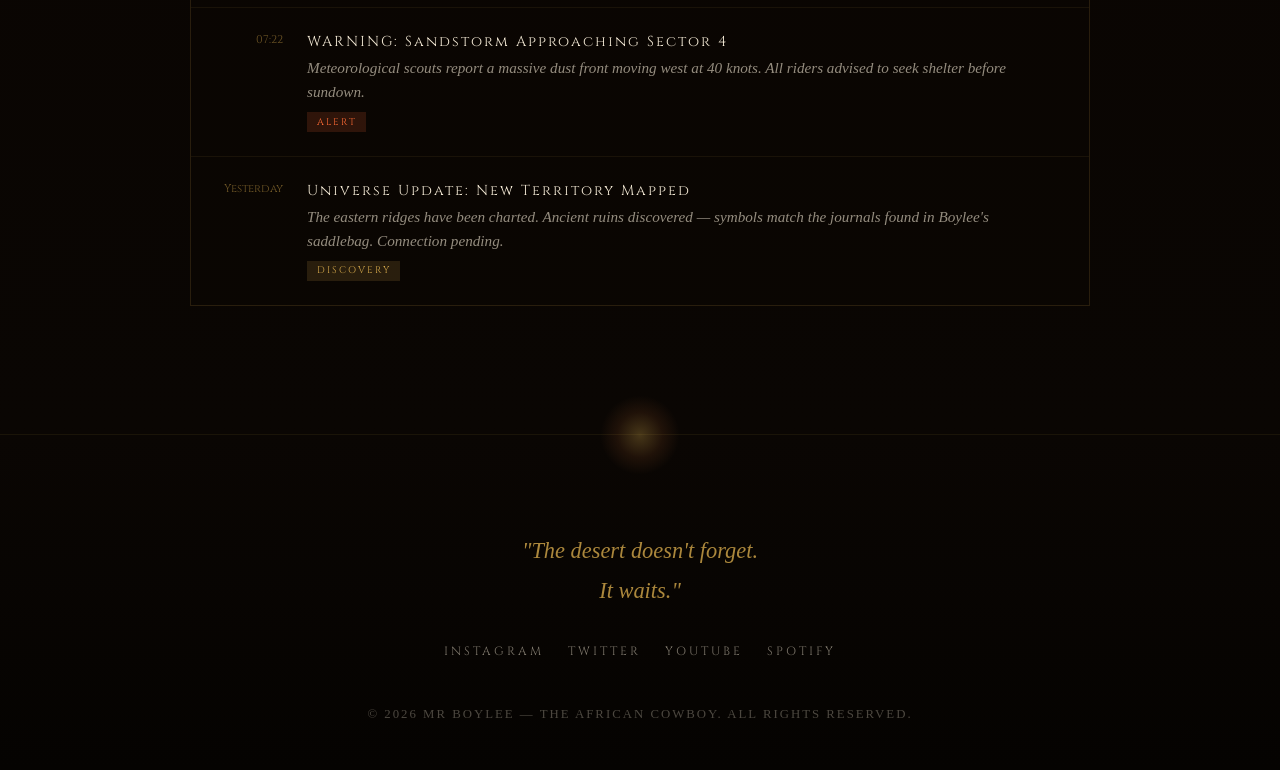
==== commit 2c9b4e67: "Update index.html" ====
--- a/index.html
+++ b/index.html
@@ -18,7 +18,9 @@
 
 <!-- Navigation -->
 <nav class="nav-bar" id="navbar">
-  <div class="nav-logo">Mr Boylee</div>
+  <a href="https://mrboylee.blogspot.com" class="nav-logo-link">
+    <div class="nav-logo">Mr Boylee</div>
+  </a>
   <ul class="nav-links">
     <li><a href="#world">The World</a></li>
     <li><a href="#music">Music</a></li>
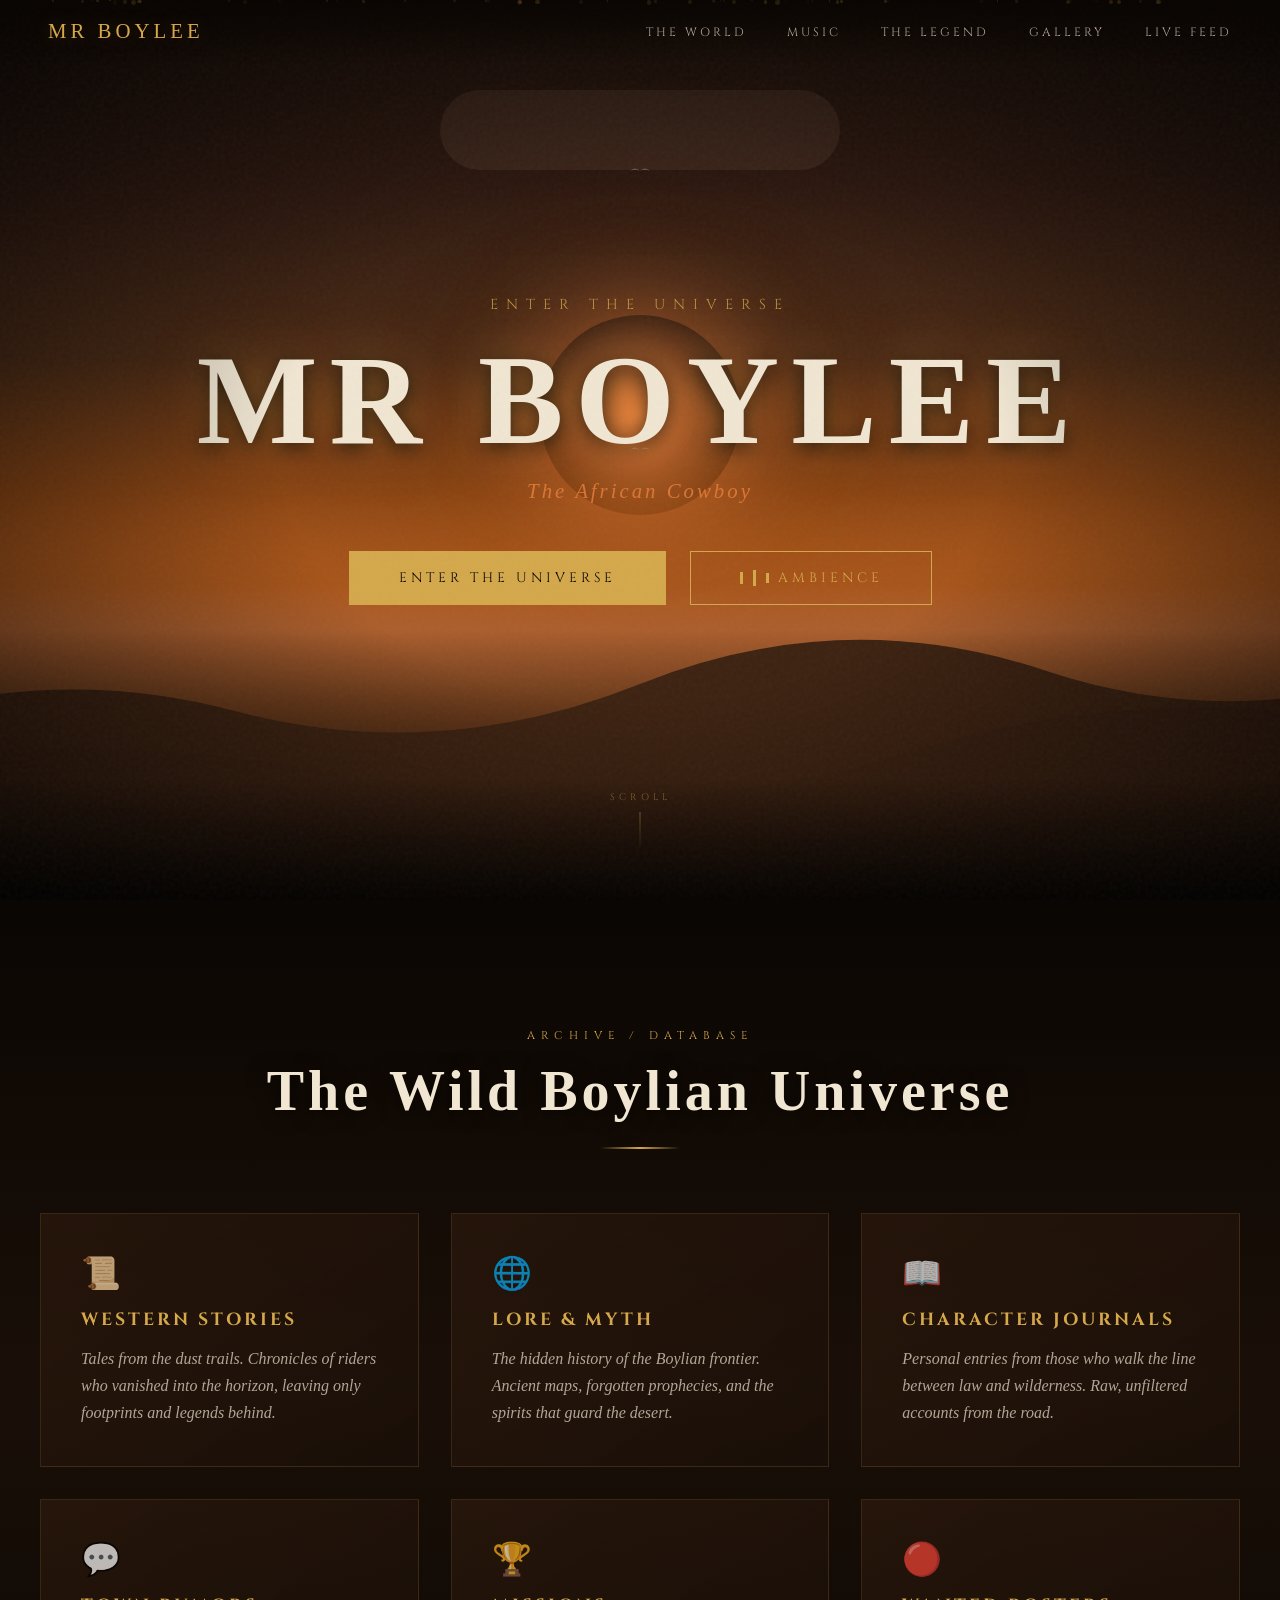
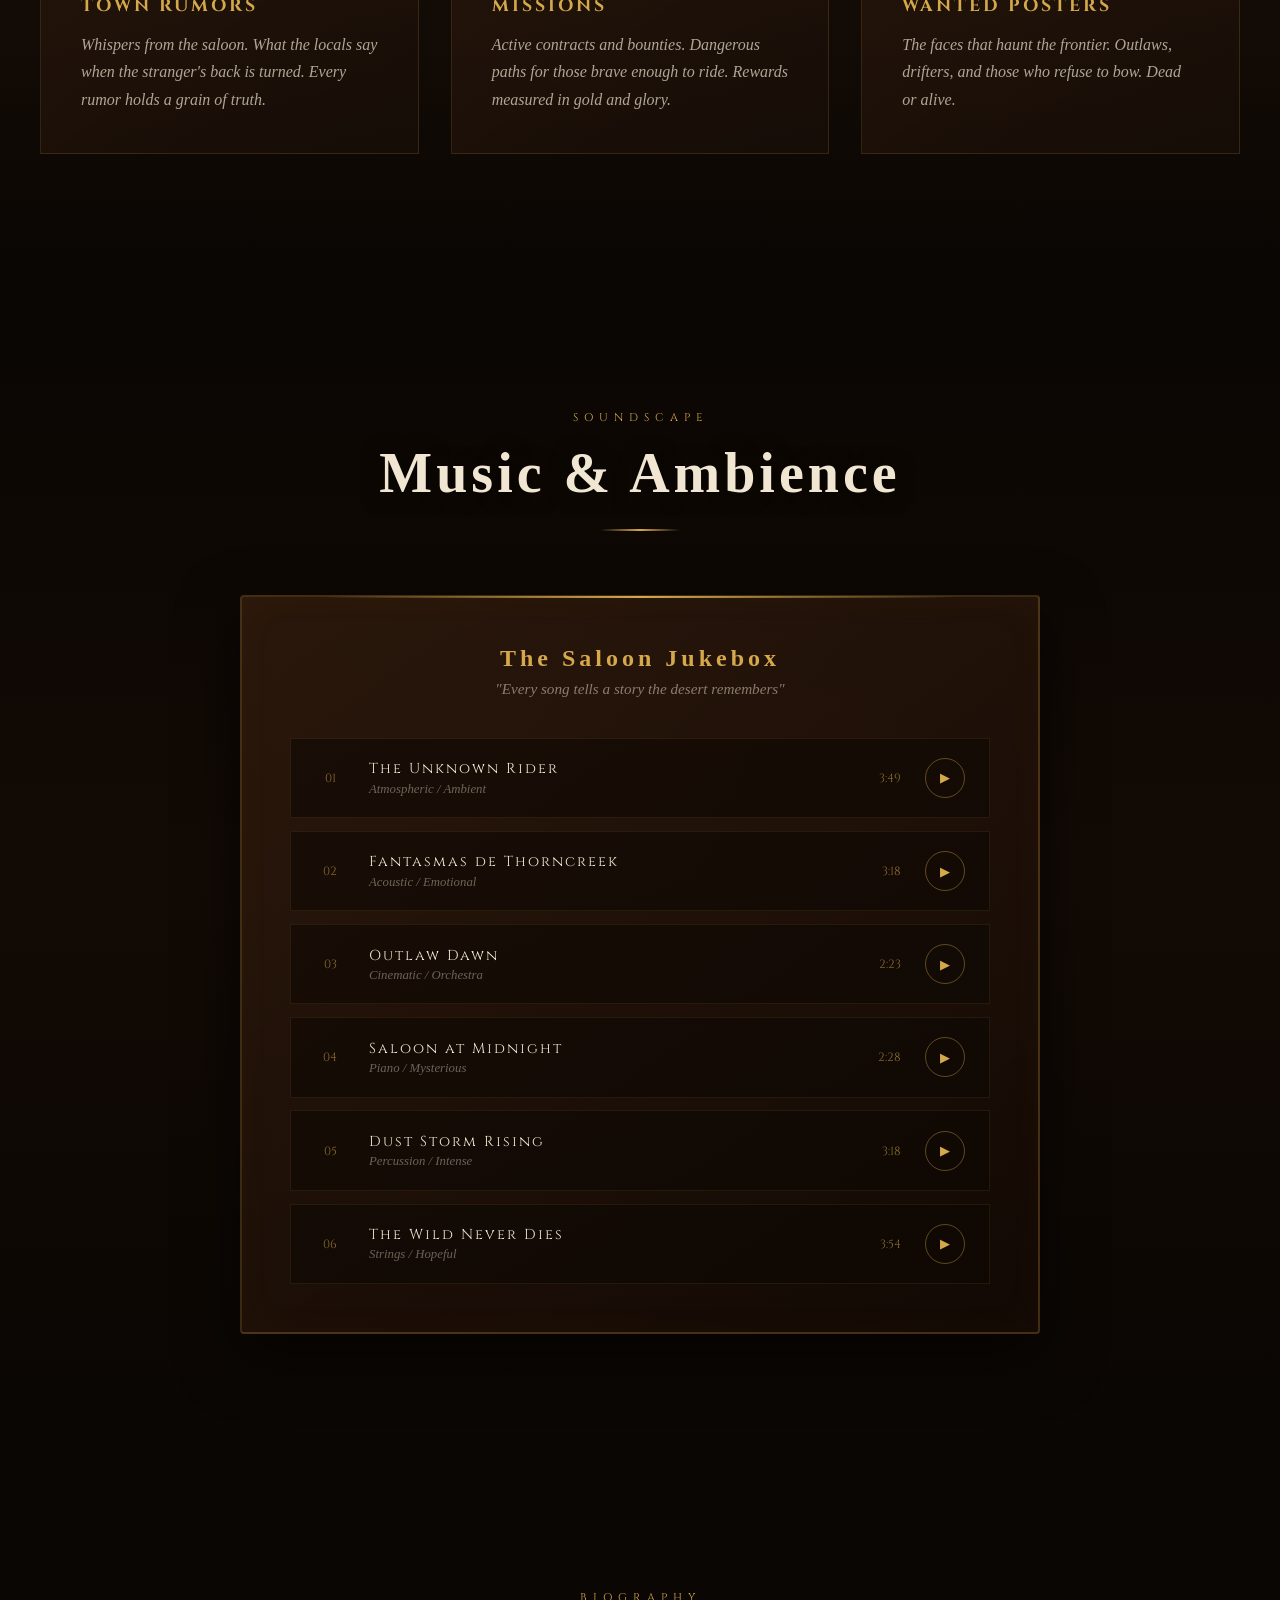
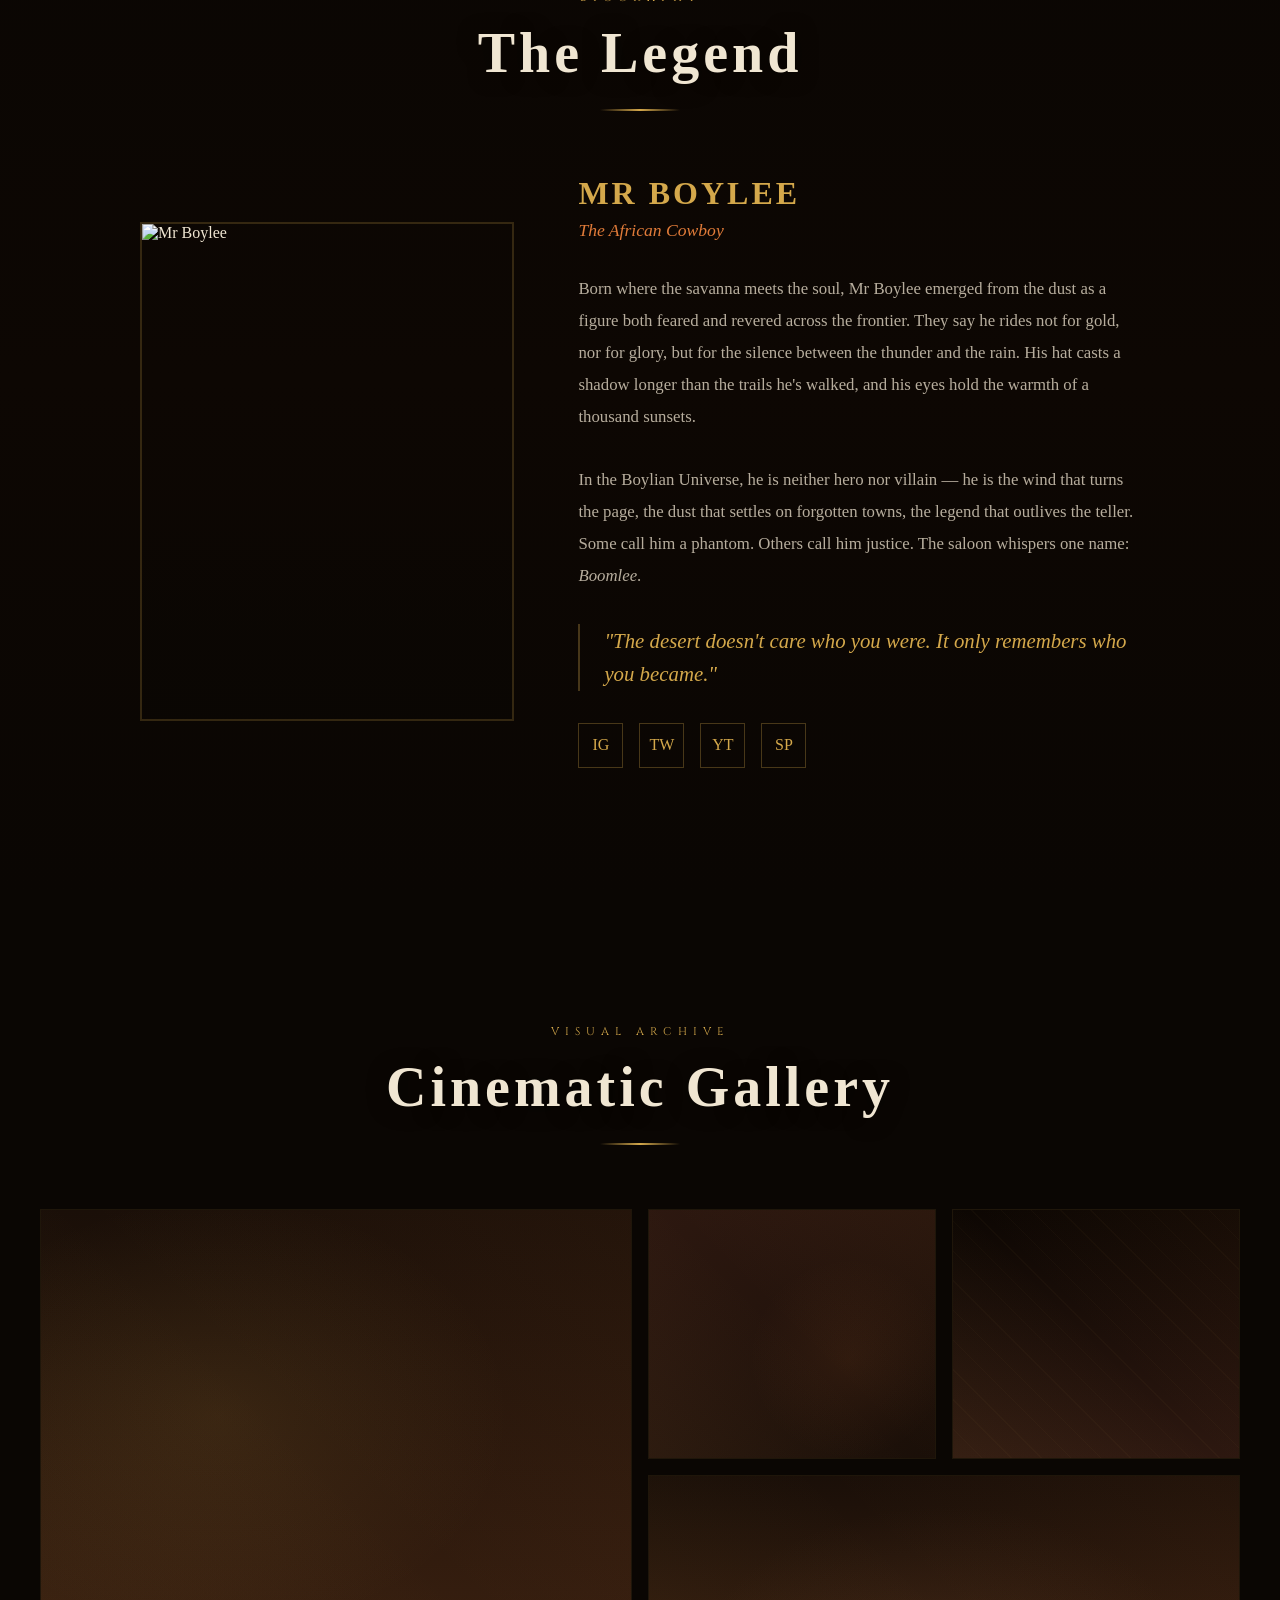
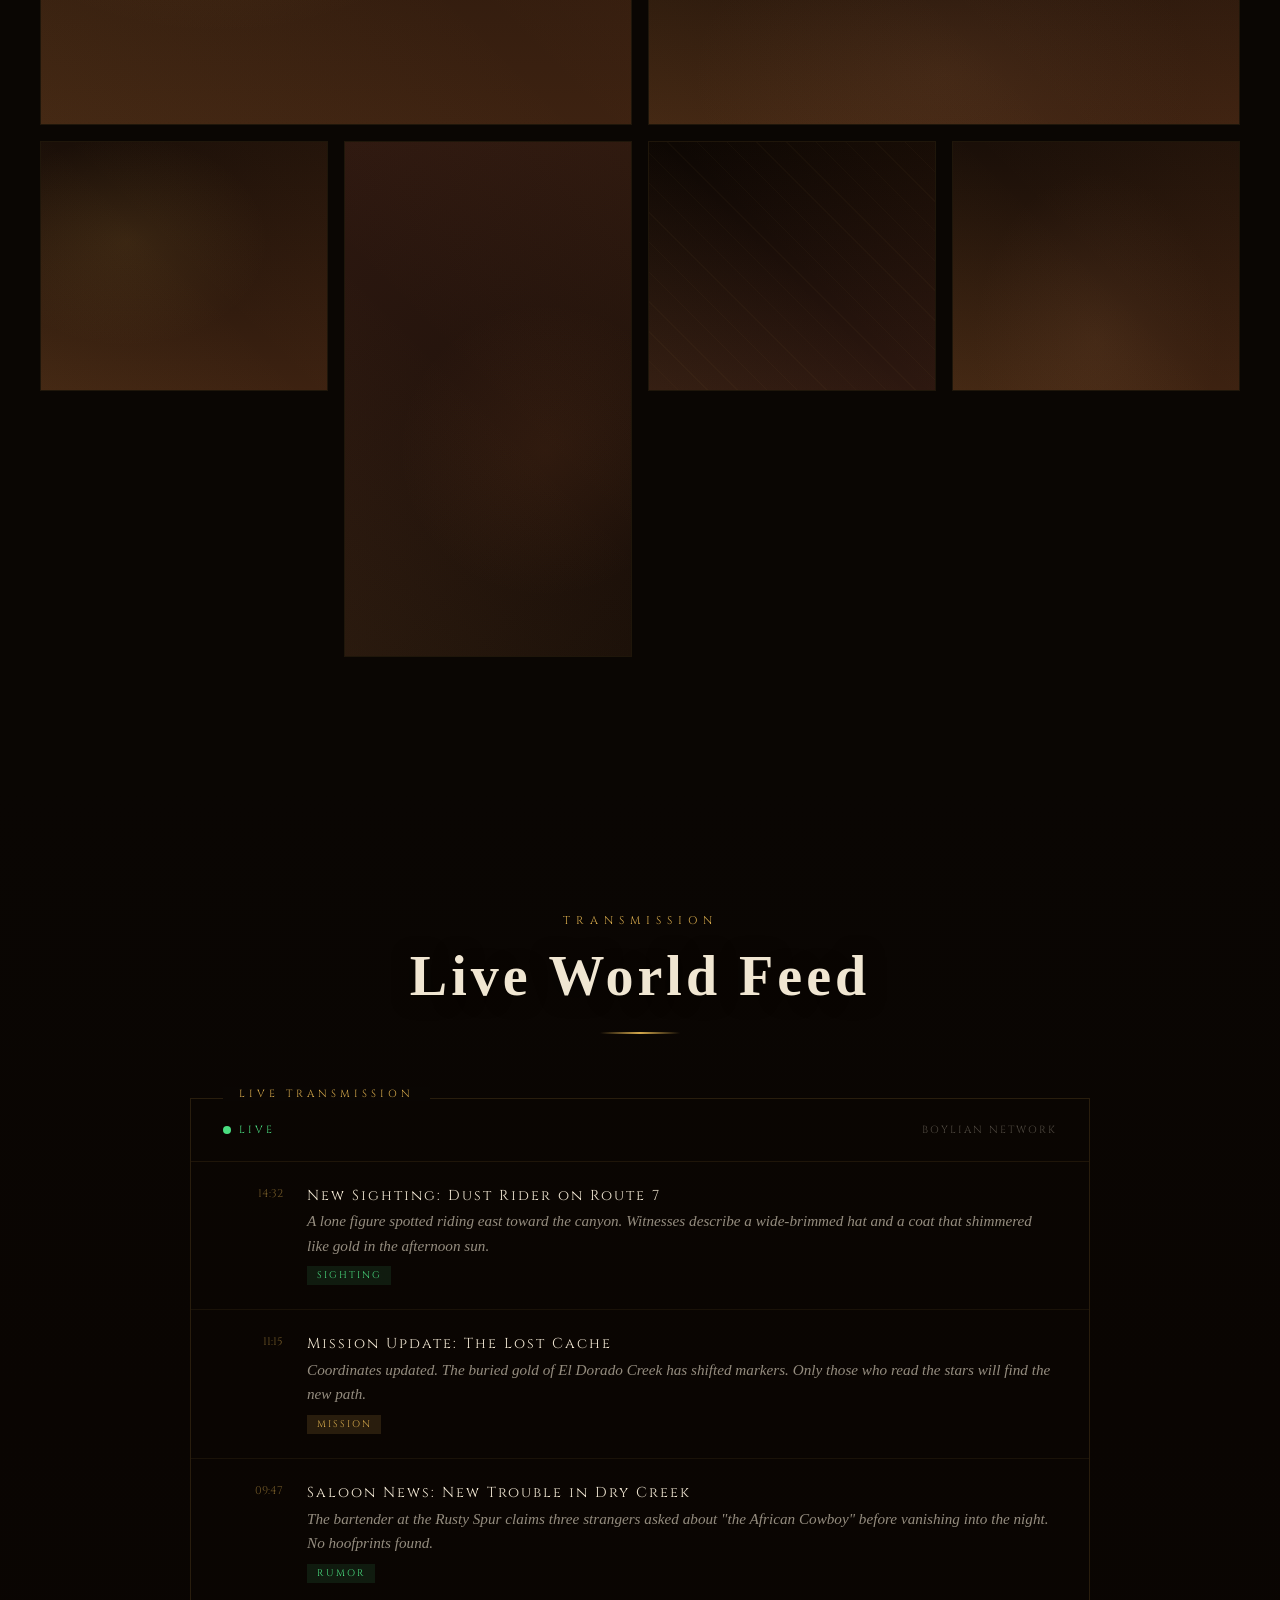
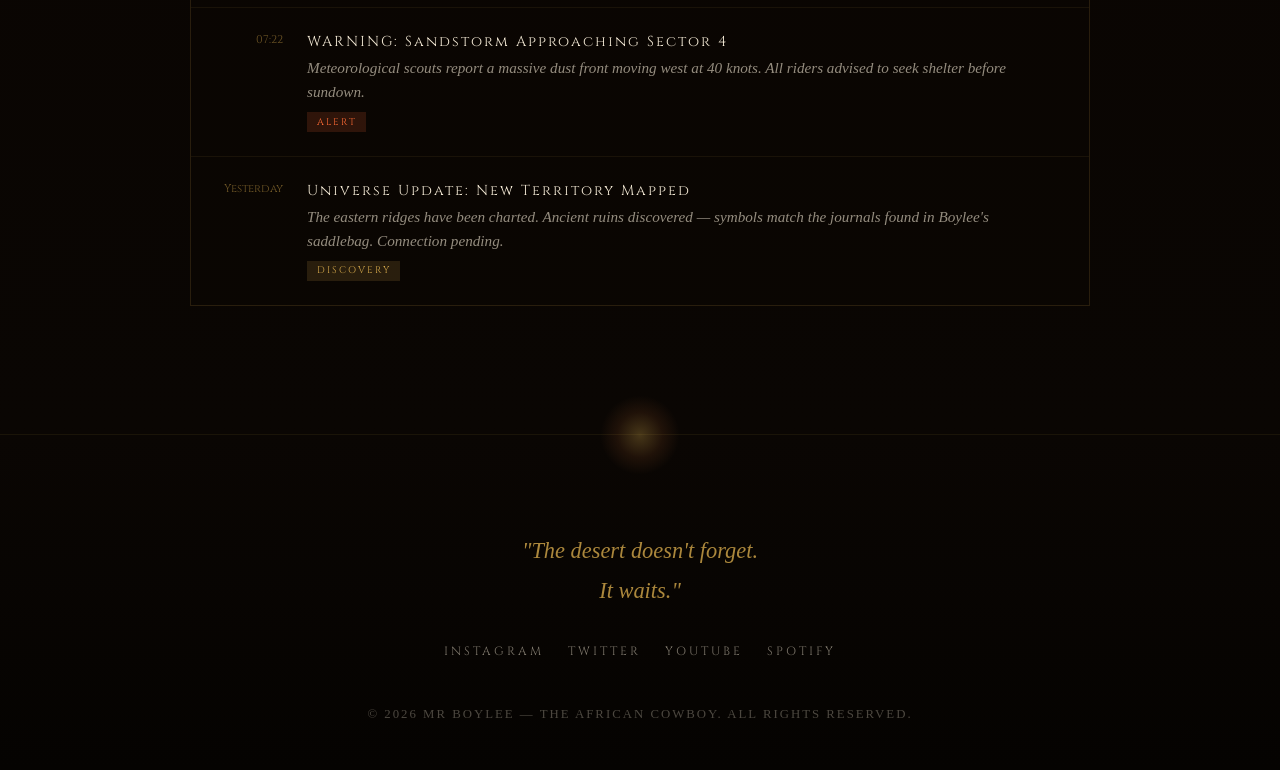
==== commit b817e88f: "Update index.html" ====
--- a/index.html
+++ b/index.html
@@ -217,15 +217,15 @@
 
   <div class="legend-container reveal">
     <div class="legend-portrait">
-      <div class="portrait-placeholder">
-        <div class="portrait-silhouette">
-          <div class="portrait-hat"></div>
-        </div>
-      </div>
-      <div class="portrait-frame-corner tl"></div>
-      <div class="portrait-frame-corner tr"></div>
-      <div class="portrait-frame-corner bl"></div>
-      <div class="portrait-frame-corner br"></div>
+  <img
+    src="https://mrboylee.github.io/Images/African_Cowboy.png"
+    alt="Mr Boylee"
+    class="legend-image">
+
+  <div class="portrait-frame-corner tl"></div>
+  <div class="portrait-frame-corner tr"></div>
+  <div class="portrait-frame-corner bl"></div>
+  <div class="portrait-frame-corner br"></div>
     </div>
 
     <div class="legend-text">
